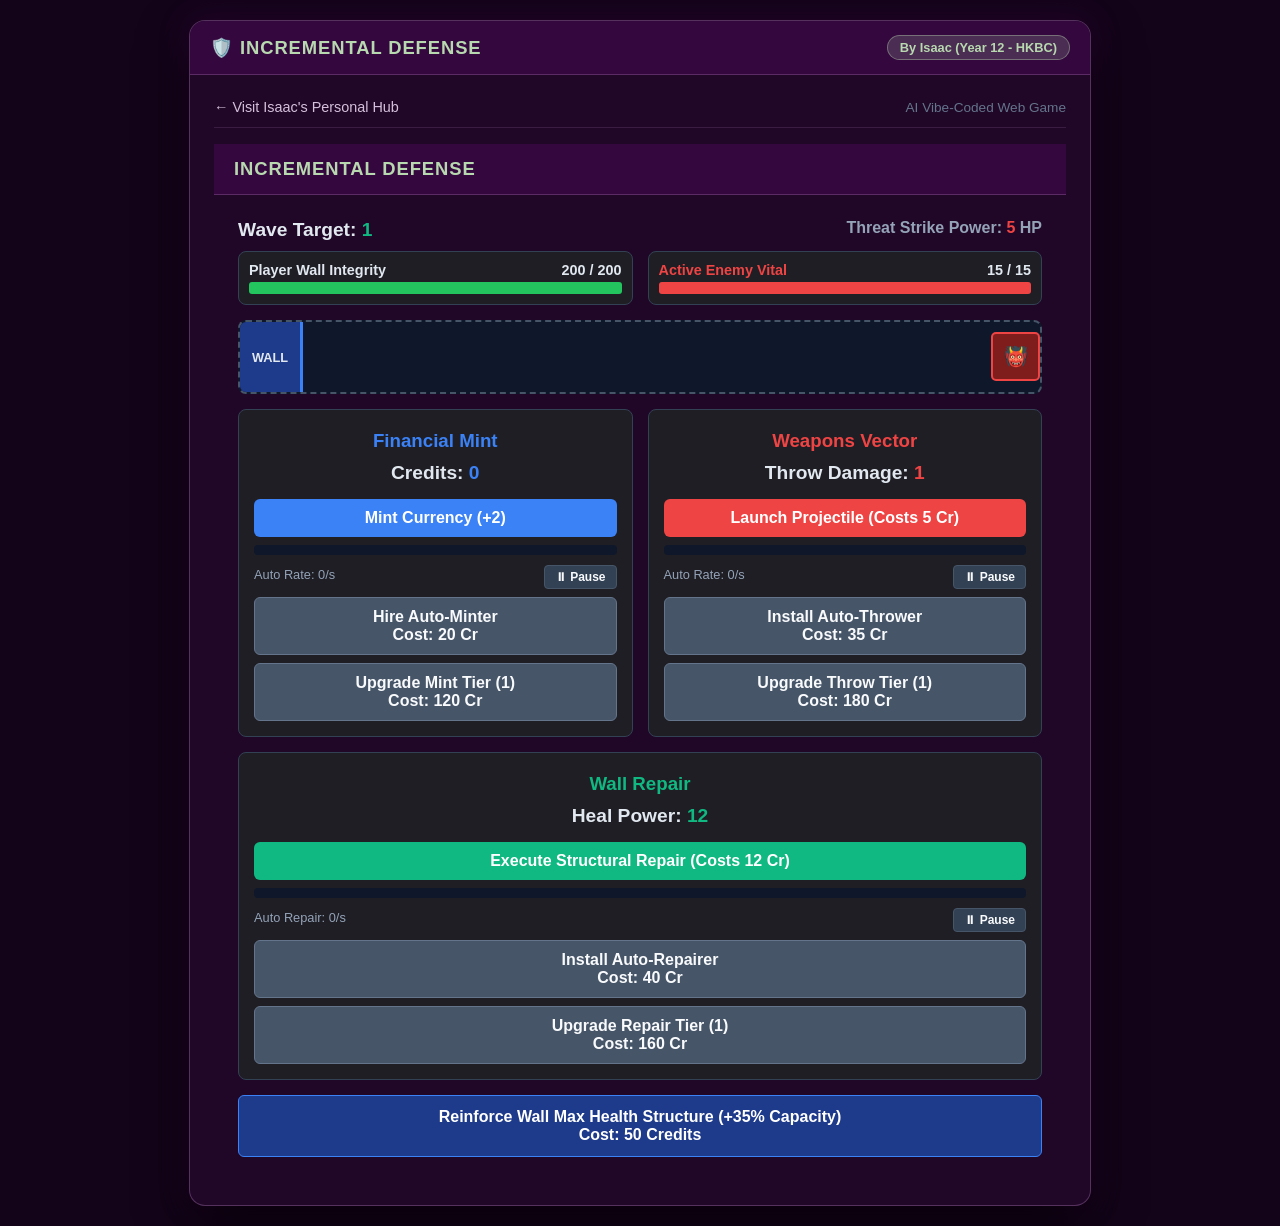
==== public/games/isaac-defense.html @ ddab1ef2 "Initial commit: HKBC Vibe Coding student showcase portfolio" ====
<!DOCTYPE html>
<html lang="en">
<head>
    <meta charset="UTF-8">
    <meta name="viewport" content="width=device-width, initial-scale=1.0">
    <title>Incremental Defense - Isaac (Y12)</title>
    <style>

        /* Alignment wrapper for consistent padding matching the video header */
        .content-align {
            padding-left: 7.5%;
        }

        #www{
            position: fixed;
            bottom: 20px; 
            right: 20px;  
            z-index: 1000; 
            margin: 10px;
            background: red;
            box-shadow: inset 10px 0;
            border-radius: 100px;
        }
        .circular-button {
            width: 100px;
            height: 100px;
            border-radius: 50%;
            display: flex;
            align-items: center;
            justify-content: center;
            font-size: 16px;
            cursor: pointer;
            border: none;
            background-color: #007bff;
            color: white;
            transition: transform 2.5s linear, box-shadow 0.3s ease;
        }

        .circular-button:hover {
            transform: translateY(-500px); 
            box-shadow: 0 10px 20px rgba(0,0,0,0.2); 
        }
        
        .agroi{
            width: 200px;
            height: 100px;
            color: rgb(26, 22, 22);
            padding: 10px;
            margin: 15px 0;
            border-radius: 5px;
            align-items: center;
            justify-content: center;
            font-size: 14px;
            transition: 5s;
        }
        .agroi:hover{
            width:100%;
            transform: rotate(220deg);
            animation: spin 2s linear infinite;
        }
        .pic{
            transform: translate(190%,90%)
        }
        h2{
            padding-top: 1%;
            color: brown;
        }
        tr td{
            border: 1px black solid;
        }
        :root{
            --speed-mult:1;
            --spin-angle: 360deg;
        }
        .box-small{
            width: 200px;
            height: 100px;
            background: linear-gradient(35.4rad,#56d20b, #8a7c54);
            color: white;
            padding: 10px;
            margin: 15px 0;
            border-radius: 5px;
            align-items: center;
            justify-content: center;
            font-size: 14px;
            transition: .5s;
            animation: spin calc(0.1s / var(--speed-mult)) linear infinite;
        }
        
        .box-small:hover{
            width: 75%;
        }

        .box-medium{
            width: 70%;
            height: 100px;
            background:radial-gradient(#1abc9c,#c876e0);
            color: white;
            padding: 10px;
            margin: 15px 0;
            border-radius: 5px;
            align-items: center;
            justify-content: center;
            animation: spin calc(1s / var(--speed-mult)) linear infinite;
        }

        .box-large{
            width: 15cm;
            height: 100px;
            background: conic-gradient(#55392e,#31b4b4);
            color: white;
            padding: 10px;
            margin: 15px 0;
            border-radius: 5px;
            align-items: center;
            justify-content: center;
            font-size: 16pt;
            animation: spin calc(0.5s / var(--speed-mult)) linear infinite;
        }

        @keyframes spin {
            from { transform: rotate(0deg); }
            to { transform: rotate(var(--spin-angle)); }
        }

        /* --- Incremental Game Dashboard Layout --- */
        .modal-overlay {
            position: fixed;
            top: 0;
            left: 0;
            width: 100%;
            height: 100%;
            pointer-events: none;
            z-index: 2000;
        }
        
        .modal-window {
            position: absolute;
            top: 5%;
            left: 15%;
            width: 850px;
            height: 740px;
            background: #111116;
            border: 3px solid #334155;
            border-radius: 12px;
            display: flex;
            flex-direction: column;
            box-shadow: 0 20px 50px rgba(0,0,0,0.7);
            opacity: 0;
            transform: scale(0.95);
            pointer-events: none;
            transition: opacity 0.2s ease, transform 0.2s ease;
            resize: both;
            overflow: hidden;
            color: #e2e8f0;
        }
        
        .modal-window.active {
            opacity: 1;
            transform: scale(1);
            pointer-events: auto;
        }
        
        .window-header {
            background: #1e1e24;
            padding: 12px;
            cursor: move;
            display: flex;
            justify-content: space-between;
            align-items: center;
            user-select: none;
            border-bottom: 2px solid #334155;
        }
        
        .window-title {
            color: #f59e0b;
            font-weight: bold;
            font-family: sans-serif;
            font-size: 1rem;
            margin: 0;
        }
        
        .close-btn {
            font-size: 1.5rem;
            background: none;
            border: none;
            color: #94a3b8;
            cursor: pointer;
            line-height: 1;
        }
        .close-btn:hover {
            color: #ef4444;
        }
        
        .window-content {
            flex: 1;
            overflow-y: auto;
            padding: 20px;
            font-family: sans-serif;
        }

        /* --- Visual Representation Tracking Track --- */
        .battlefield-track {
            background: #0f172a;
            border: 2px dashed #475569;
            height: 70px;
            border-radius: 8px;
            margin: 15px 0;
            position: relative;
            overflow: hidden;
        }
        .player-fortress {
            position: absolute;
            left: 0;
            top: 0;
            width: 60px;
            height: 100%;
            background: #1e3a8a;
            border-right: 3px solid #3b82f6;
            display: flex;
            align-items: center;
            justify-content: center;
            font-weight: bold;
            font-size: 0.8rem;
            z-index: 2;
        }
        .monster-avatar {
            position: absolute;
            right: 0%; 
            top: 10px;
            width: 45px;
            height: 45px;
            background: #7f1d1d;
            border: 2px solid #ef4444;
            border-radius: 5px;
            display: flex;
            align-items: center;
            justify-content: center;
            font-weight: bold;
            font-size: 1.2rem;
            color: #fca5a5;
            transition: right 0.1s linear;
            z-index: 1;
        }

        .health-row {
            display: flex;
            gap: 15px;
            margin-bottom: 10px;
        }
        .hp-container {
            flex: 1;
            background: #1e1e24;
            border: 1px solid #334155;
            border-radius: 8px;
            padding: 10px;
            text-align: left;
        }
        .hp-label { font-size: 0.9rem; font-weight: bold; margin-bottom: 4px; display: flex; justify-content: space-between; }

        .game-grid {
            display: flex;
            justify-content: center;
            gap: 15px;
            margin-top: 15px;
            flex-wrap: wrap;
        }
        .game-panel {
            background: #1e1e24;
            border: 1px solid #334155;
            border-radius: 8px;
            padding: 15px;
            flex: 1;
            min-width: 240px;
            text-align: center;
            position: relative;
        }
        .game-stat { font-size: 1.2rem; margin: 10px 0; font-weight: bold; }
        .hl-blue { color: #3b82f6; }
        .hl-red { color: #ef4444; }
        .hl-green { color: #10b981; }
        
        .btn-game {
            width: 100%;
            padding: 10px;
            font-size: 1rem;
            font-weight: bold;
            cursor: pointer;
            border-radius: 6px;
            border: none;
            margin-top: 5px;
        }
        .btn-game:active { transform: scale(0.98); }
        .bg-mint { background: #3b82f6; color: white; }
        .bg-mint:hover { background: #60a5fa; }
        .bg-attack { background: #ef4444; color: white; }
        .bg-attack:hover { background: #f87171; }
        .bg-heal { background: #10b981; color: white; }
        .bg-heal:hover { background: #34d399; }
        
        .btn-g-up { background: #475569; color: #f8fafc; border: 1px solid #64748b; margin-top: 8px; }
        .btn-g-up:hover { background: #64748b; }
        .btn-g-up:disabled { background: #1e293b; color: #475569; cursor: not-allowed; border-color: #334155; }
        
        .g-progress-bg {
            background: #0f172a;
            border-radius: 4px;
            height: 10px;
            width: 100%;
            margin-top: 8px;
            overflow: hidden;
        }
        .g-progress-bar { height: 100%; width: 0%; }
        #g-mint-bar { background: #3b82f6; }
        #g-attack-bar { background: #ef4444; }
        #g-heal-bar { background: #10b981; }
        .hp-bar-fill { height: 100%; width: 100%; transition: width 0.1s ease; }

        .utility-row {
            display: flex;
            gap: 15px;
            margin-top: 15px;
        }

        .btn-mini-pause {
            padding: 4px 10px;
            font-size: 0.75rem;
            font-weight: bold;
            border-radius: 4px;
            border: 1px solid #475569;
            background: #334155;
            color: #f8fafc;
            cursor: pointer;
            margin-top: 5px;
            transition: all 0.1s;
        }
        .btn-mini-pause:hover { background: #475569; }
        .btn-mini-pause.paused-state {
            background: #b91c1c;
            border-color: #ef4444;
            color: white;
        }
    
    </style>

<style>
body {
    background: #14041a;
    color: #e2e8f0;
    font-family: -apple-system, BlinkMacSystemFont, 'Segoe UI', Roboto, sans-serif;
    margin: 0;
    padding: 20px;
    display: flex;
    justify-content: center;
    align-items: center;
    min-height: 100vh;
    box-sizing: border-box;
}
.game-wrapper {
    width: 100%;
    max-width: 900px;
    background: #200727;
    border: 1px solid rgba(207, 147, 217, 0.3);
    border-radius: 16px;
    box-shadow: 0 20px 50px rgba(0,0,0,0.8), 0 0 30px rgba(98, 6, 115, 0.3);
    overflow: hidden;
}
.window-header {
    background: #34083f;
    padding: 14px 20px;
    display: flex;
    justify-content: space-between;
    align-items: center;
    border-bottom: 1px solid rgba(207, 147, 217, 0.25);
}
.window-title {
    font-weight: 700;
    font-size: 1.15rem;
    color: #b8d8af;
    letter-spacing: 0.05em;
    text-transform: uppercase;
}
.window-content {
    padding: 24px;
}
.back-bar {
    display: flex;
    justify-content: space-between;
    align-items: center;
    margin-bottom: 16px;
    padding-bottom: 12px;
    border-bottom: 1px solid rgba(207, 147, 217, 0.15);
}
.back-link {
    color: #d4c0dc;
    text-decoration: none;
    font-size: 0.9rem;
    transition: color 0.2s;
}
.back-link:hover {
    color: #b8d8af;
}
.author-badge {
    background: rgba(184, 216, 175, 0.18);
    color: #b8d8af;
    border: 1px solid rgba(184, 216, 175, 0.4);
    padding: 4px 12px;
    border-radius: 20px;
    font-size: 0.8rem;
    font-weight: 600;
}
/* Ensure modal-window styles work inline without absolute position */
#gameModalWindow {
    display: block !important;
    position: static !important;
    transform: none !important;
    width: 100% !important;
    box-shadow: none !important;
    background: transparent !important;
    border: none !important;
}
.close-btn {
    display: none !important;
}
</style>

</head>
<body>
    <div class="game-wrapper">
        <div class="window-header">
            <div class="window-title">🛡️ Incremental Defense</div>
            <div class="author-badge">By Isaac (Year 12 - HKBC)</div>
        </div>
        <div class="window-content">
            <div class="back-bar">
                <a href="https://duackyl.github.io/qwerty/" class="back-link" target="_blank" rel="noopener">← Visit Isaac's Personal Hub</a>
                <span style="font-size: 0.85rem; color: #64748b;">AI Vibe-Coded Web Game</span>
            </div>
            
<div class="window-header" id="gameWinHeader">
<div class="window-title">Incremental defense</div>
<button class="close-btn" id="closeGameBtn">×</button>
</div>
<div class="window-content">
<div class="game-stat" style="margin-top: 0; display:flex; justify-content: space-between;">
<span>Wave Target: <span class="hl-green" id="inc-wave">1</span></span>
<span style="font-size:1rem; color:#94a3b8;">Threat Strike Power: <span class="hl-red" id="inc-monsterDmg">5</span> HP</span>
</div>
<!-- Dual System Realtime Monitoring Healthbars Layout -->
<div class="health-row">
<div class="hp-container">
<div class="hp-label"><span>Player Wall Integrity</span><span><span id="inc-playerHp">200</span> / <span id="inc-playerMaxHp">200</span></span></div>
<div style="background:#451a03; height:12px; border-radius:3px; overflow:hidden;">
<div class="hp-bar-fill" id="inc-player-hp-bar" style="background:#22c55e;"></div>
</div>
</div>
<div class="hp-container">
<div class="hp-label"><span class="hl-red">Active Enemy Vital</span><span><span id="inc-hp">15</span> / <span id="inc-maxHp">15</span></span></div>
<div style="background:#451a03; height:12px; border-radius:3px; overflow:hidden;">
<div class="hp-bar-fill" id="inc-monster-hp-bar" style="background:#ef4444;"></div>
</div>
</div>
</div>
<!-- Visual Representation Tracking Runway -->
<div class="battlefield-track">
<div class="player-fortress">WALL</div>
<div class="monster-avatar" id="inc-monster-token">👹</div>
</div>
<div class="game-grid">
<!-- Economy Engine Panel Layout -->
<div class="game-panel">
<h3 class="hl-blue" style="margin: 5px 0;">Financial Mint</h3>
<div class="game-stat">Credits: <span class="hl-blue" id="inc-credits">0</span></div>
<button class="btn-game bg-mint" onclick="incManualMint()">Mint Currency (+<span id="inc-mintAmt">2</span>)</button>
<div class="g-progress-bg">
<div class="g-progress-bar" id="g-mint-bar"></div>
</div>
<div style="display: flex; justify-content: space-between; align-items: center; margin-top: 5px;">
<span style="font-size: 0.8rem; color: #94a3b8;">Auto Rate: <span id="inc-autoMintVal">0</span>/s</span>
<button class="btn-mini-pause" id="pause-mint-btn" onclick="toggleMintPause()">⏸ Pause</button>
</div>
<button class="btn-game btn-g-up" id="inc-u-automint" onclick="incBuyAutoMint()">Hire Auto-Minter<br/>Cost: <span id="inc-c-automint">20</span> Cr</button>
<button class="btn-game btn-g-up" id="inc-u-minttier" onclick="incUpgradeMintTier()">Upgrade Mint Tier (<span id="inc-mintTier">1</span>)<br/>Cost: <span id="inc-c-minttier">120</span> Cr</button>
</div>
<!-- Combat Engine Panel Layout -->
<div class="game-panel">
<h3 class="hl-red" style="margin: 5px 0;">Weapons Vector</h3>
<div class="game-stat">Throw Damage: <span class="hl-red" id="inc-dmg">1</span></div>
<button class="btn-game bg-attack" id="inc-btnAttack" onclick="incManualAttack()">Launch Projectile (Costs <span id="inc-ammoCost">5</span> Cr)</button>
<div class="g-progress-bg">
<div class="g-progress-bar" id="g-attack-bar"></div>
</div>
<div style="display: flex; justify-content: space-between; align-items: center; margin-top: 5px;">
<span style="font-size: 0.8rem; color: #94a3b8;">Auto Rate: <span id="inc-autoAtkVal">0</span>/s</span>
<button class="btn-mini-pause" id="pause-attack-btn" onclick="toggleAttackPause()">⏸ Pause</button>
</div>
<button class="btn-game btn-g-up" id="inc-u-autoatk" onclick="incBuyAutoAttack()">Install Auto-Thrower<br/>Cost: <span id="inc-c-autoatk">35</span> Cr</button>
<button class="btn-game btn-g-up" id="inc-u-atktier" onclick="incUpgradeAtkTier()">Upgrade Throw Tier (<span id="inc-atkTier">1</span>)<br/>Cost: <span id="inc-c-atktier">180</span> Cr</button>
</div>
<!-- Active Medical Repair Layout Component -->
<div class="game-panel">
<h3 class="hl-green" style="margin: 5px 0;">Wall Repair</h3>
<div class="game-stat">Heal Power: <span class="hl-green" id="inc-healAmt">12</span></div>
<button class="btn-game bg-heal" id="inc-btnHeal" onclick="incManualHeal()">Execute Structural Repair (Costs <span id="inc-healCost">12</span> Cr)</button>
<div class="g-progress-bg">
<div class="g-progress-bar" id="g-heal-bar"></div>
</div>
<div style="display: flex; justify-content: space-between; align-items: center; margin-top: 5px;">
<span style="font-size: 0.8rem; color: #94a3b8;">Auto Repair: <span id="inc-autoHealVal">0</span>/s</span>
<button class="btn-mini-pause" id="pause-heal-btn" onclick="toggleHealPause()">⏸ Pause</button>
</div>
<button class="btn-game btn-g-up" id="inc-u-autoheal" onclick="incBuyAutoHeal()">Install Auto-Repairer<br/>Cost: <span id="inc-c-autoheal">40</span> Cr</button>
<button class="btn-game btn-g-up" id="inc-u-healtier" onclick="incUpgradeHealTier()">Upgrade Repair Tier (<span id="inc-healTier">1</span>)<br/>Cost: <span id="inc-c-healtier">160</span> Cr</button>
</div>
</div>
<!-- Fortification Utility Hub Grid Row -->
<div class="utility-row">
<button class="btn-game btn-g-up" id="inc-u-hpup" onclick="incUpgradeMaxHp()" style="flex: 1; padding:12px; background:#1e3a8a; color:white; border-color:#3b82f6; margin-top:0;">
                        Reinforce Wall Max Health Structure (+35% Capacity)<br/>Cost: <span id="inc-c-hpup">50</span> Credits
                    </button>
</div>
</div>

        </div>
    </div>

    <script>
let gameRunning = true;
        let credits = 0;
        let wave = 1;
        let mintPaused = false;
        let attackPaused = false;
        let healPaused = false;
        let maxHp = 15;
        let currentHp = 15;
        let monsterBaseDmg = 5;
        let monsterCurrentDmg = 5;
        let monsterDistance = 0; 
        let playerMaxHp = 200;
        let playerCurrentHp = 200;
        let baseMintPower = 2;
        let baseAttackPower = 1;
        let attackAmmoCost = 5; 
        let baseHealPower = 12;
        let healCost = 12;
        let autoMinters = 0;
        let autoThrowers = 0;
        let autoHealers = 0;
        let mintTier = 1;
        let attackTier = 1;
        let healTier = 1;
        let costAutoMint = 20;
        let costMintTier = 120;
        let costAutoAttack = 35;
        let costAttackTier = 180;
        let costAutoHeal = 40;
        let costHealTier = 160;
        let costHpUpgrade = 50;
        let mintProgress = 0;
        let attackProgress = 0;
        let healProgress = 0;

        window.addEventListener('DOMContentLoaded', () => {
            const slider = document.getElementById('speedSlider');
            const turboCheck = document.getElementById('turboCheck');
            slider.addEventListener('input', (e) => {
                document.documentElement.style.setProperty('--speed-mult', e.target.value);
            });
            turboCheck.addEventListener('change', (e) => {
                const angle = e.target.checked ? '3600deg' : '360deg';
                document.documentElement.style.setProperty('--spin-angle', angle);
            });
            
            const modalWin = document.getElementById('gameModalWindow');
            const closeBtn = document.getElementById('closeGameBtn');
            const circularOpenBtn = document.getElementById('www');

            // Opens game dashboard when the persistent circular button is clicked
            circularOpenBtn.addEventListener('click', () => { 
                modalWin.classList.add('active'); 
                gameRunning = true; 
            });

            closeBtn.addEventListener('click', () => { 
                modalWin.classList.remove('active'); 
                gameRunning = false; 
            });

            const header = document.getElementById('gameWinHeader');
            let isDragging = false;
            let startX, startY, initialLeft, initialTop;
            header.addEventListener('mousedown', (e) => {
                if(e.target.classList.contains('close-btn')) return;
                isDragging = true;
                startX = e.clientX;
                startY = e.clientY;
                initialLeft = modalWin.offsetLeft;
                initialTop = modalWin.offsetTop;
                header.style.cursor = 'grabbing';
            });
            window.addEventListener('mousemove', (e) => {
                if (!isDragging) return;
                const dx = e.clientX - startX;
                const dy = e.clientY - startY;
                modalWin.style.left = (initialLeft + dx) + 'px';
                modalWin.style.top = (initialTop + dy) + 'px';
            });
            window.addEventListener('mouseup', () => {
                if (isDragging) { isDragging = false; header.style.cursor = 'move'; }
            });
            setInterval(() => {
                if (!gameRunning) return;
                monsterDistance += (0.4 + (wave * 0.08));
                if (monsterDistance >= 100) {
                    monsterDistance = 0; 
                    playerCurrentHp = Math.max(0, playerCurrentHp - monsterCurrentDmg);
                    if (playerCurrentHp <= 0) {
                        alert("Fortress Breached! Resetting...");
                        wave = 1; credits = 0; playerMaxHp = 200; playerCurrentHp = playerMaxHp;
                        maxHp = 15; currentHp = maxHp; monsterCurrentDmg = monsterBaseDmg;
                        autoMinters = 0; autoThrowers = 0; autoHealers = 0;
                        mintTier = 1; attackTier = 1; healTier = 1;
                        baseMintPower = 2; baseAttackPower = 1; baseHealPower = 12; attackAmmoCost = 5; healCost = 12;
                        costAutoMint = 20; costMintTier = 120; costAutoAttack = 35; costAttackTier = 180;
                        costAutoHeal = 40; costHealTier = 160; costHpUpgrade = 50;
                        mintPaused = false; attackPaused = false; healPaused = false;
                    }
                }
                document.getElementById('inc-monster-token').style.right = `calc(${100 - monsterDistance}% - 45px)`;
                if (autoMinters > 0 && !mintPaused) {
                    mintProgress += (2 * mintTier);
                    if (mintProgress >= 100) { credits += (autoMinters * baseMintPower); mintProgress = 0; }
                    document.getElementById('g-mint-bar').style.width = mintProgress + '%';
                }
                if (autoThrowers > 0 && !attackPaused) {
                    attackProgress += (1.5 * attackTier);
                    if (attackProgress >= 100) {
                        let totalCostPool = autoThrowers * attackAmmoCost;
                        if (credits >= totalCostPool) { credits -= totalCostPool; incDealDamage(autoThrowers * baseAttackPower); }
                        else if (credits >= attackAmmoCost) { let f = Math.floor(credits / attackAmmoCost); credits -= (f * attackAmmoCost); incDealDamage(f * baseAttackPower); }
                        attackProgress = 0;
                    }
                    document.getElementById('g-attack-bar').style.width = attackProgress + '%';
                }
                if (autoHealers > 0 && playerCurrentHp < playerMaxHp && !healPaused) {
                    healProgress += (1.5 * healTier);
                    if (healProgress >= 100) {
                        let totalHealCost = autoHealers * healCost;
                        if (credits >= totalHealCost) { credits -= totalHealCost; incExecuteHeal(autoHealers * baseHealPower); }
                        else if (credits >= healCost) { let f = Math.floor(credits / healCost); credits -= (f * healCost); incExecuteHeal(f * baseHealPower); }
                        healProgress = 0;
                    }
                    document.getElementById('g-heal-bar').style.width = healProgress + '%';
                }
                updateIncUI();
            }, 50);
        });

        function updateIncUI() {
            document.getElementById('inc-credits').innerText = Math.floor(credits);
            document.getElementById('inc-wave').innerText = wave;
            document.getElementById('inc-hp').innerText = Math.ceil(currentHp);
            document.getElementById('inc-maxHp').innerText = Math.ceil(maxHp);
            document.getElementById('inc-playerHp').innerText = Math.ceil(playerCurrentHp);
            document.getElementById('inc-playerMaxHp').innerText = Math.ceil(playerMaxHp);
            document.getElementById('inc-monsterDmg').innerText = Math.ceil(monsterCurrentDmg);
            document.getElementById('inc-mintAmt').innerText = baseMintPower;
            document.getElementById('inc-dmg').innerText = baseAttackPower;
            document.getElementById('inc-ammoCost').innerText = attackAmmoCost;
            document.getElementById('inc-healAmt').innerText = baseHealPower;
            document.getElementById('inc-healCost').innerText = healCost;
            document.getElementById('inc-autoMintVal').innerText = mintPaused ? "Paused" : (autoMinters * baseMintPower * mintTier).toFixed(1);
            document.getElementById('inc-autoAtkVal').innerText = attackPaused ? "Paused" : (autoThrowers * baseAttackPower * attackTier).toFixed(1);
            document.getElementById('inc-autoHealVal').innerText = healPaused ? "Paused" : (autoHealers * baseHealPower * healTier).toFixed(1);
            document.getElementById('inc-mintTier').innerText = mintTier;
            document.getElementById('inc-atkTier').innerText = attackTier;
            document.getElementById('inc-healTier').innerText = healTier;
            document.getElementById('inc-c-automint').innerText = costAutoMint;
            document.getElementById('inc-c-minttier').innerText = costMintTier;
            document.getElementById('inc-c-autoatk').innerText = costAutoAttack;
            document.getElementById('inc-c-atktier').innerText = costAttackTier;
            document.getElementById('inc-c-autoheal').innerText = costAutoHeal;
            document.getElementById('inc-c-healtier').innerText = costHealTier;
            document.getElementById('inc-c-hpup').innerText = costHpUpgrade;
            let monsterHpPct = Math.max(0, (currentHp / maxHp) * 100);
            let playerHpPct = Math.max(0, (playerCurrentHp / playerMaxHp) * 100);
            document.getElementById('inc-monster-hp-bar').style.width = monsterHpPct + '%';
            document.getElementById('inc-player-hp-bar').style.width = playerHpPct + '%';
            document.getElementById('inc-btnAttack').disabled = (credits < attackAmmoCost);
            document.getElementById('inc-btnHeal').disabled = (credits < healCost || playerCurrentHp >= playerMaxHp);
            document.getElementById('inc-u-automint').disabled = (credits < costAutoMint);
            document.getElementById('inc-u-minttier').disabled = (credits < costMintTier);
            document.getElementById('inc-u-autoatk').disabled = (credits < costAutoAttack);
            document.getElementById('inc-u-atktier').disabled = (credits < costAttackTier);
            document.getElementById('inc-u-autoheal').disabled = (credits < costAutoHeal);
            document.getElementById('inc-u-healtier').disabled = (credits < costHealTier);
            document.getElementById('inc-u-hpup').disabled = (credits < costHpUpgrade);
            let mBtn = document.getElementById('pause-mint-btn');
            mBtn.innerText = mintPaused ? "▶ Resume" : "⏸ Pause";
            if(mintPaused) mBtn.classList.add('paused-state'); else mBtn.classList.remove('paused-state');
            let aBtn = document.getElementById('pause-attack-btn');
            aBtn.innerText = attackPaused ? "▶ Resume" : "⏸ Pause";
            if(attackPaused) aBtn.classList.add('paused-state'); else aBtn.classList.remove('paused-state');
            let hBtn = document.getElementById('pause-heal-btn');
            hBtn.innerText = healPaused ? "▶ Resume" : "⏸ Pause";
            if(healPaused) hBtn.classList.add('paused-state'); else hBtn.classList.remove('paused-state');
        }

        function incManualMint() { credits += baseMintPower; updateIncUI(); }
        function incManualAttack() { if (credits >= attackAmmoCost) { credits -= attackAmmoCost; incDealDamage(baseAttackPower); } }
        function incManualHeal() { if (credits >= healCost && playerCurrentHp < playerMaxHp) { credits -= healCost; incExecuteHeal(baseHealPower); } }
        function incExecuteHeal(amount) { playerCurrentHp = Math.min(playerMaxHp, playerCurrentHp + amount); updateIncUI(); }
        function incDealDamage(amt) {
            currentHp -= amt;
            if (currentHp <= 0) {
                monsterDistance = 0;
                credits += Math.floor(45 * Math.pow(1.15, wave));
                wave++;
                maxHp = Math.floor(15 * Math.pow(1.32, wave - 1));
                monsterCurrentDmg = Math.floor(monsterBaseDmg * Math.pow(1.26, wave - 1));
                currentHp = maxHp;
            }
            updateIncUI();
        }
        function toggleMintPause() { mintPaused = !mintPaused; updateIncUI(); }
        function toggleAttackPause() { attackPaused = !attackPaused; updateIncUI(); }
        function toggleHealPause() { healPaused = !healPaused; updateIncUI(); }
        function incBuyAutoMint() { if (credits >= costAutoMint) { credits -= costAutoMint; autoMinters++; costAutoMint = Math.floor(costAutoMint * 1.4); updateIncUI(); } }
        function incUpgradeMintTier() { if (credits >= costMintTier) { credits -= costMintTier; mintTier++; baseMintPower = Math.floor(baseMintPower * 1.5) + 2; costMintTier = Math.floor(costMintTier * 2.2); updateIncUI(); } }
        function incBuyAutoAttack() { if (credits >= costAutoAttack) { credits -= costAutoAttack; autoThrowers++; costAutoAttack = Math.floor(costAutoAttack * 1.45); updateIncUI(); } }
        function incUpgradeAtkTier() { if (credits >= costAttackTier) { credits -= costAttackTier; attackTier++; baseAttackPower = Math.floor(baseAttackPower * 1.6) + 1; attackAmmoCost = Math.floor(attackAmmoCost * 1.25) + 4; costAttackTier = Math.floor(costAttackTier * 2.3); updateIncUI(); } }
        function incBuyAutoHeal() { if (credits >= costAutoHeal) { credits -= costAutoHeal; autoHealers++; costAutoHeal = Math.floor(costAutoHeal * 1.45); updateIncUI(); } }
        function incUpgradeHealTier() { if (credits >= costHealTier) { credits -= costHealTier; healTier++; baseHealPower = Math.floor(baseHealPower * 1.5) + 4; healCost = Math.floor(healCost * 1.25) + 4; costHealTier = Math.floor(costHealTier * 2.2); updateIncUI(); } }
        function incUpgradeMaxHp() { if (credits >= costHpUpgrade) { credits -= costHpUpgrade; playerMaxHp = Math.floor(playerMaxHp * 1.35) + 40; playerCurrentHp = playerMaxHp; costHpUpgrade = Math.floor(costHpUpgrade * 1.7); updateIncUI(); } }
    
    </script>
</body>
</html>
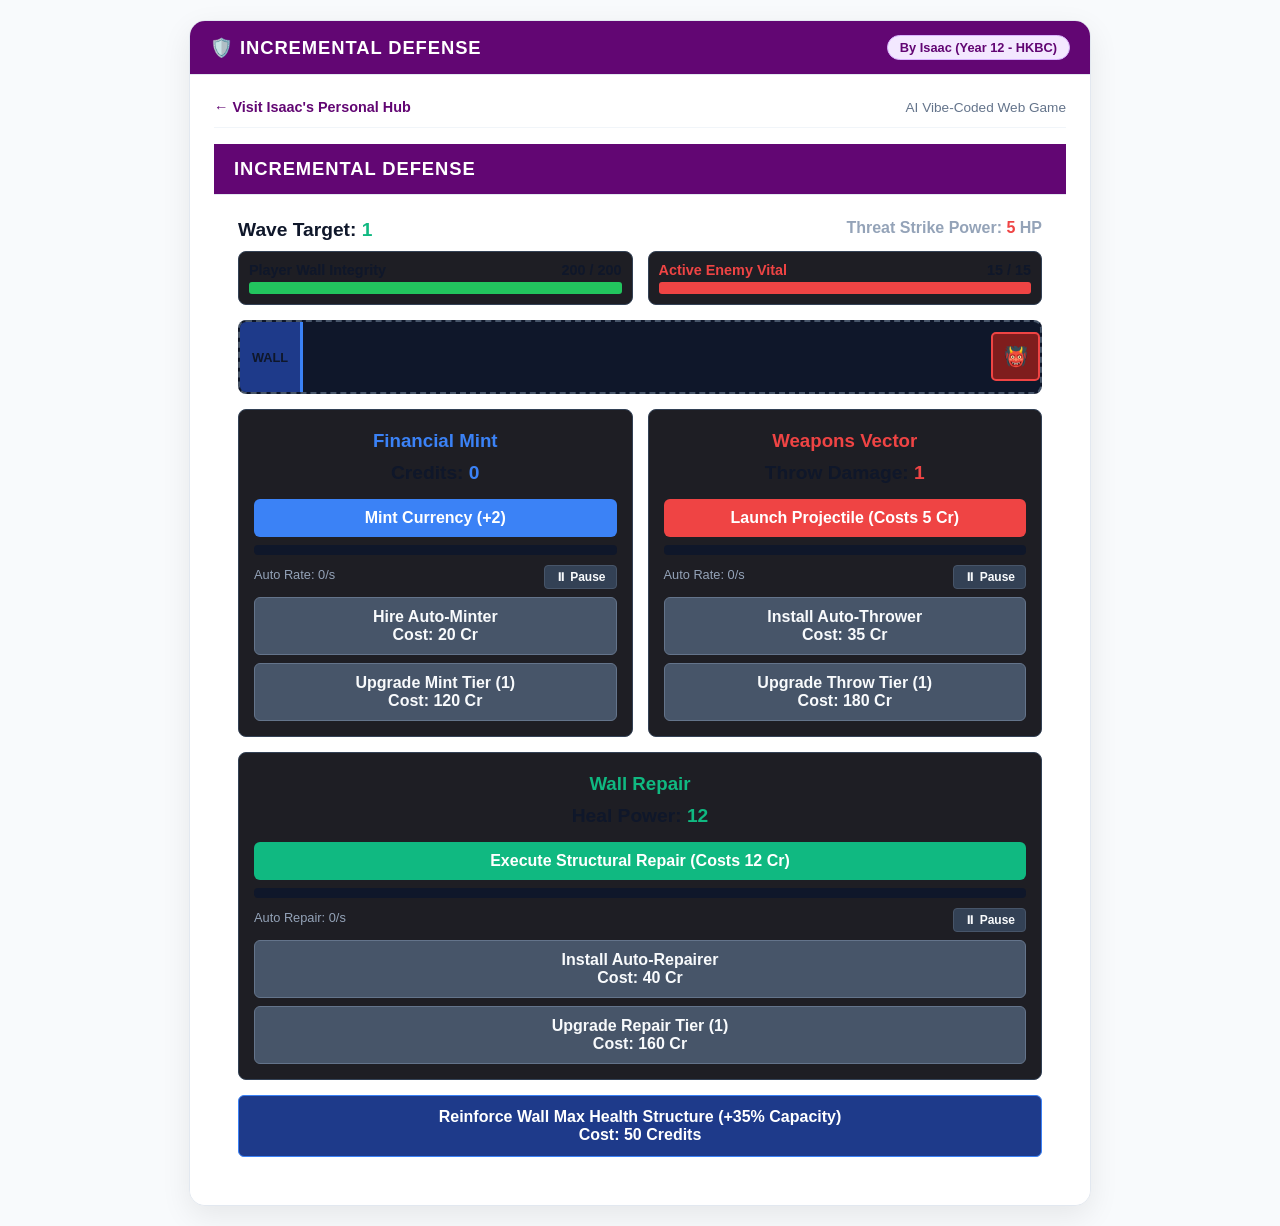
==== commit c0eaabae: "Redesign: clean light theme with white background cards and wordings for crisp readability" ====
--- a/public/games/isaac-defense.html
+++ b/public/games/isaac-defense.html
@@ -345,8 +345,8 @@
 
 <style>
 body {
-    background: #14041a;
-    color: #e2e8f0;
+    background: #f8fafc;
+    color: #0f172a;
     font-family: -apple-system, BlinkMacSystemFont, 'Segoe UI', Roboto, sans-serif;
     margin: 0;
     padding: 20px;
@@ -359,29 +359,30 @@
 .game-wrapper {
     width: 100%;
     max-width: 900px;
-    background: #200727;
-    border: 1px solid rgba(207, 147, 217, 0.3);
+    background: #ffffff;
+    border: 1px solid #e2e8f0;
     border-radius: 16px;
-    box-shadow: 0 20px 50px rgba(0,0,0,0.8), 0 0 30px rgba(98, 6, 115, 0.3);
+    box-shadow: 0 10px 30px rgba(0, 0, 0, 0.08);
     overflow: hidden;
 }
 .window-header {
-    background: #34083f;
+    background: var(--hkbc-purple, #620673);
     padding: 14px 20px;
     display: flex;
     justify-content: space-between;
     align-items: center;
-    border-bottom: 1px solid rgba(207, 147, 217, 0.25);
+    border-bottom: 1px solid #e2e8f0;
 }
 .window-title {
     font-weight: 700;
     font-size: 1.15rem;
-    color: #b8d8af;
+    color: #ffffff;
     letter-spacing: 0.05em;
     text-transform: uppercase;
 }
 .window-content {
     padding: 24px;
+    background: #ffffff;
 }
 .back-bar {
     display: flex;
@@ -389,25 +390,27 @@
     align-items: center;
     margin-bottom: 16px;
     padding-bottom: 12px;
-    border-bottom: 1px solid rgba(207, 147, 217, 0.15);
+    border-bottom: 1px solid #f1f5f9;
 }
 .back-link {
-    color: #d4c0dc;
+    color: var(--hkbc-purple, #620673);
     text-decoration: none;
     font-size: 0.9rem;
+    font-weight: 600;
     transition: color 0.2s;
 }
 .back-link:hover {
-    color: #b8d8af;
+    color: #7b0990;
+    text-decoration: underline;
 }
 .author-badge {
-    background: rgba(184, 216, 175, 0.18);
-    color: #b8d8af;
-    border: 1px solid rgba(184, 216, 175, 0.4);
+    background: #f3e8ff;
+    color: #620673;
+    border: 1px solid #d8b4fe;
     padding: 4px 12px;
     border-radius: 20px;
     font-size: 0.8rem;
-    font-weight: 600;
+    font-weight: 700;
 }
 /* Ensure modal-window styles work inline without absolute position */
 #gameModalWindow {
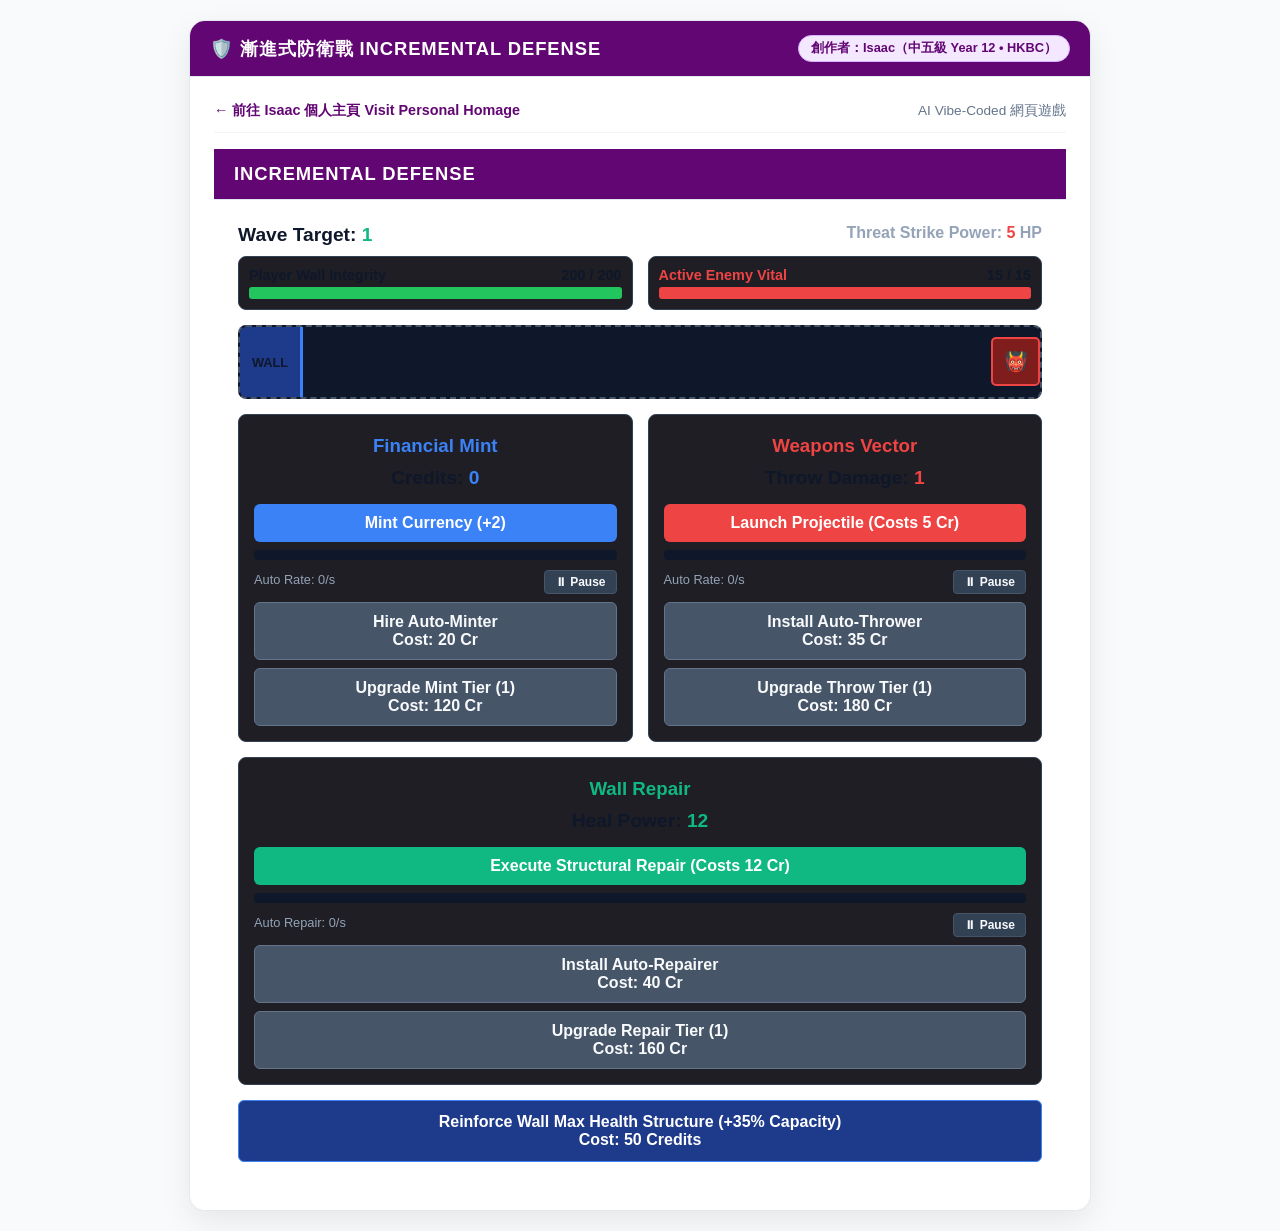
==== commit 847ceafa: "Add Hong Kong Written Chinese bilingual translations across all interface elements" ====
--- a/public/games/isaac-defense.html
+++ b/public/games/isaac-defense.html
@@ -431,13 +431,13 @@
 <body>
     <div class="game-wrapper">
         <div class="window-header">
-            <div class="window-title">🛡️ Incremental Defense</div>
-            <div class="author-badge">By Isaac (Year 12 - HKBC)</div>
+            <div class="window-title">🛡️ 漸進式防衛戰 Incremental Defense</div>
+            <div class="author-badge">創作者：Isaac（中五級 Year 12 • HKBC）</div>
         </div>
         <div class="window-content">
             <div class="back-bar">
-                <a href="https://duackyl.github.io/qwerty/" class="back-link" target="_blank" rel="noopener">← Visit Isaac's Personal Hub</a>
-                <span style="font-size: 0.85rem; color: #64748b;">AI Vibe-Coded Web Game</span>
+                <a href="https://duackyl.github.io/qwerty/" class="back-link" target="_blank" rel="noopener">← 前往 Isaac 個人主頁 Visit Personal Homage</a>
+                <span style="font-size: 0.85rem; color: #64748b;">AI Vibe-Coded 網頁遊戲</span>
             </div>
             
 <div class="window-header" id="gameWinHeader">
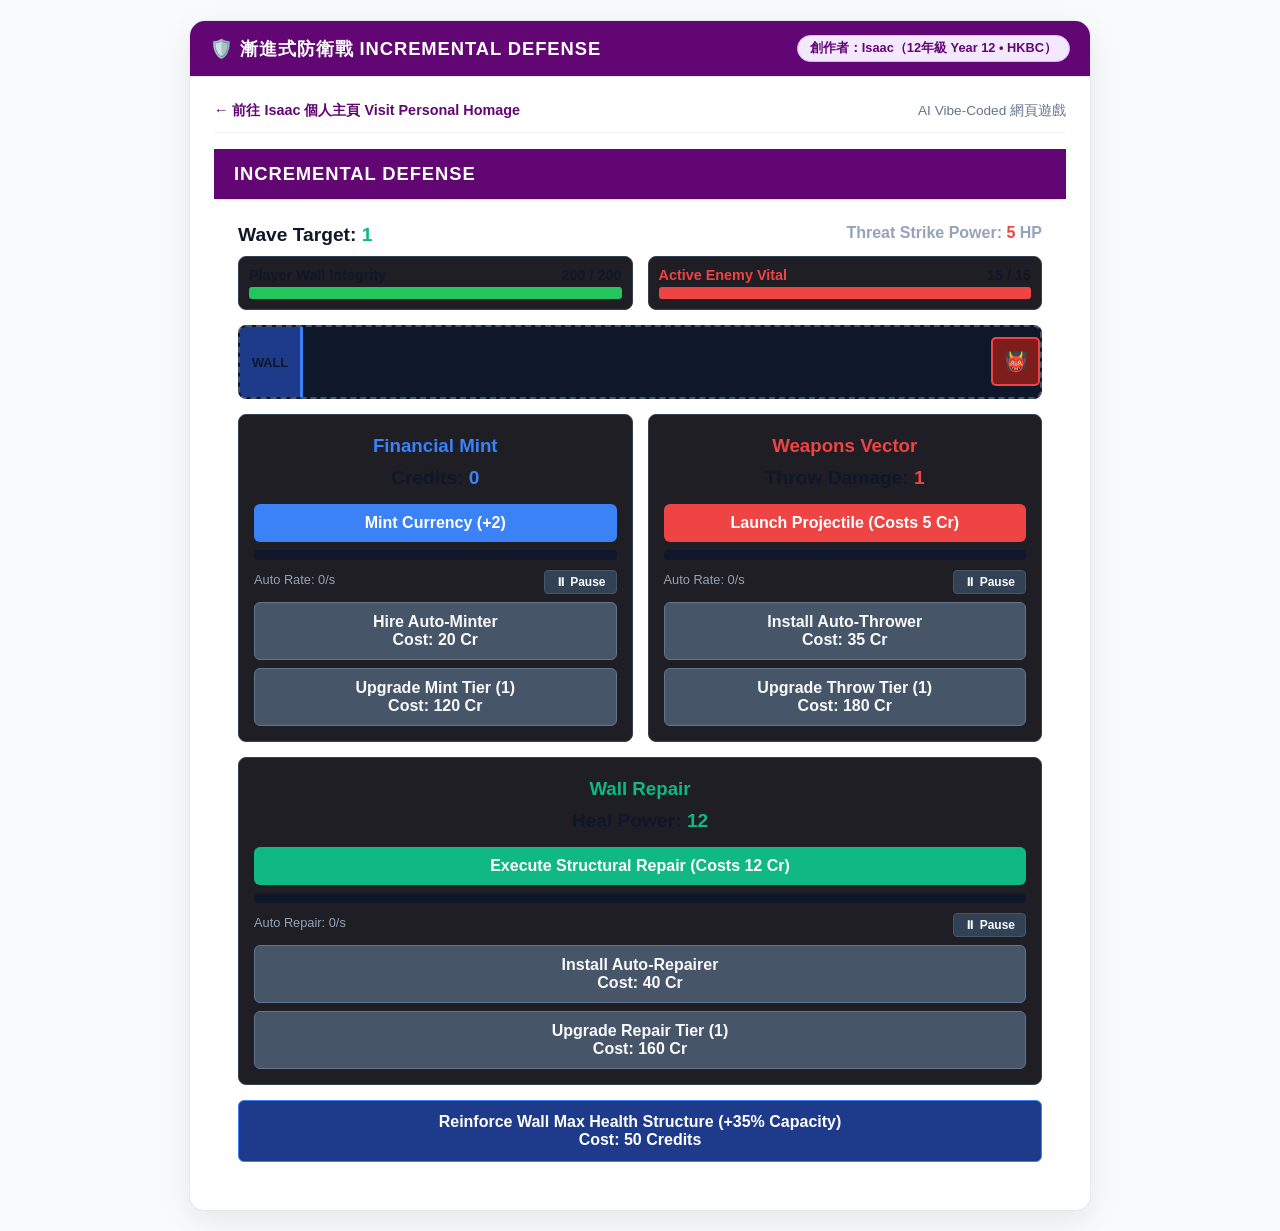
==== commit 1896b69b: "Change grade designations to 12年級, 11年級, and 10年級" ====
--- a/public/games/isaac-defense.html
+++ b/public/games/isaac-defense.html
@@ -432,7 +432,7 @@
     <div class="game-wrapper">
         <div class="window-header">
             <div class="window-title">🛡️ 漸進式防衛戰 Incremental Defense</div>
-            <div class="author-badge">創作者：Isaac（中五級 Year 12 • HKBC）</div>
+            <div class="author-badge">創作者：Isaac（12年級 Year 12 • HKBC）</div>
         </div>
         <div class="window-content">
             <div class="back-bar">
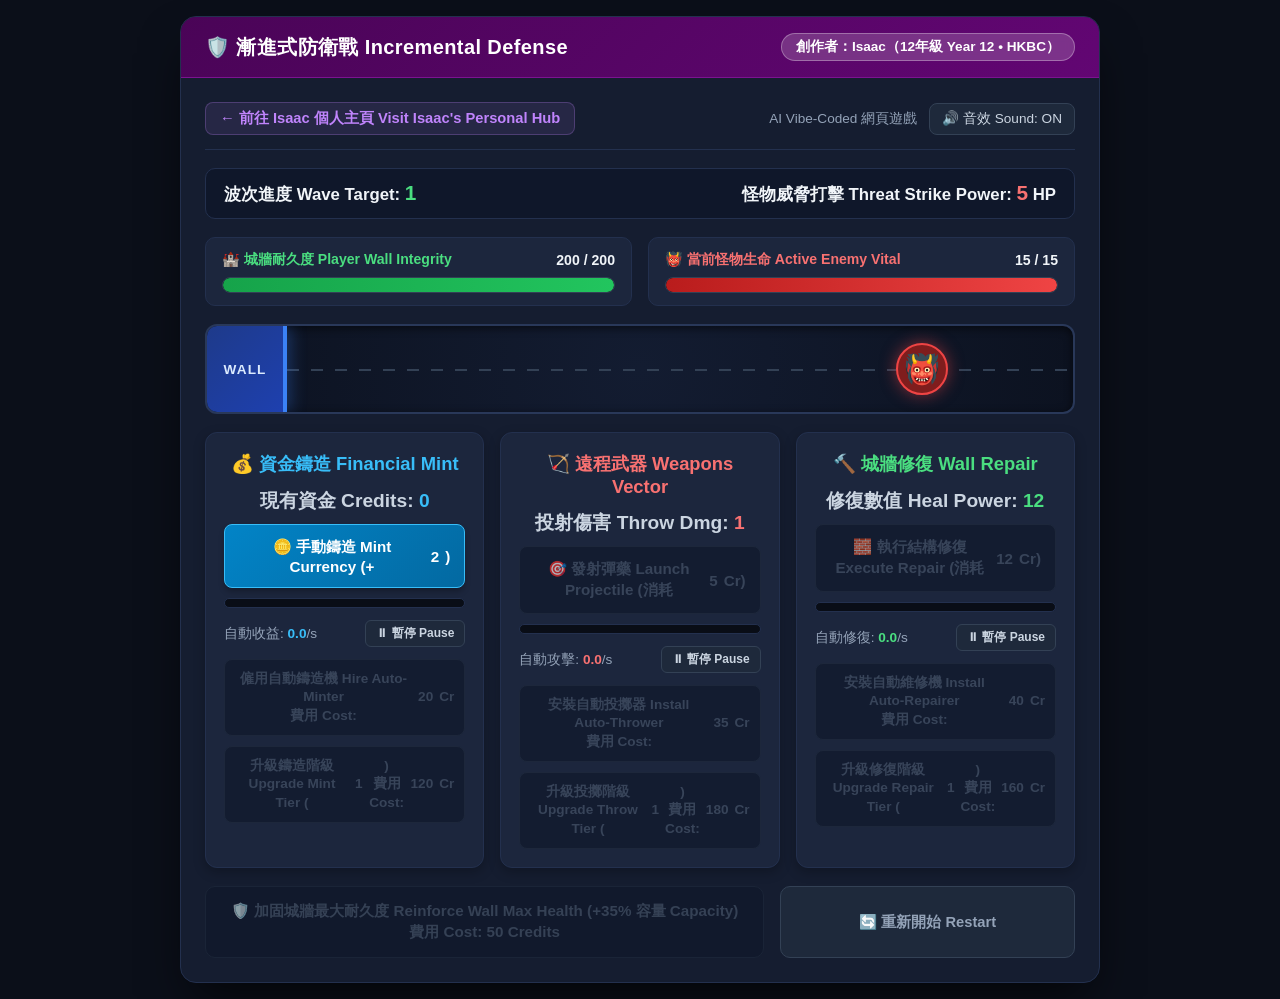
==== commit c1e7c9c1: "Fix Isaac incremental defense game: resolve fatal JS crash, restore interactive game loop, and add r" ====
--- a/public/games/isaac-defense.html
+++ b/public/games/isaac-defense.html
@@ -1,557 +1,757 @@
 <!DOCTYPE html>
-<html lang="en">
+<html lang="zh-Hant-HK">
 <head>
     <meta charset="UTF-8">
     <meta name="viewport" content="width=device-width, initial-scale=1.0">
-    <title>Incremental Defense - Isaac (Y12)</title>
+    <title>🛡️ 漸進式防衛戰 Incremental Defense - Isaac (Y12)</title>
+    <link rel="icon" href="../favicon.ico" type="image/x-icon">
     <style>
-
-        /* Alignment wrapper for consistent padding matching the video header */
-        .content-align {
-            padding-left: 7.5%;
-        }
-
-        #www{
-            position: fixed;
-            bottom: 20px; 
-            right: 20px;  
-            z-index: 1000; 
-            margin: 10px;
-            background: red;
-            box-shadow: inset 10px 0;
-            border-radius: 100px;
-        }
-        .circular-button {
-            width: 100px;
-            height: 100px;
-            border-radius: 50%;
-            display: flex;
+        :root {
+            --hkbc-purple: #620673;
+            --hkbc-purple-hover: #7b0990;
+            --hkbc-gold: #f59e0b;
+            --bg-page: #0b0f19;
+            --card-bg: #151d30;
+            --card-border: #23304e;
+            --panel-bg: #1c263d;
+            --text-main: #f1f5f9;
+            --text-muted: #94a3b8;
+            --blue: #38bdf8;
+            --red: #f87171;
+            --green: #4ade80;
+        }
+
+        * {
+            box-sizing: border-box;
+            margin: 0;
+            padding: 0;
+        }
+
+        body {
+            background: var(--bg-page);
+            color: var(--text-main);
+            font-family: -apple-system, BlinkMacSystemFont, 'Segoe UI', Roboto, 'Noto Sans TC', sans-serif;
+            min-height: 100vh;
+            display: flex;
+            justify-content: center;
             align-items: center;
-            justify-content: center;
-            font-size: 16px;
-            cursor: pointer;
-            border: none;
-            background-color: #007bff;
-            color: white;
-            transition: transform 2.5s linear, box-shadow 0.3s ease;
-        }
-
-        .circular-button:hover {
-            transform: translateY(-500px); 
-            box-shadow: 0 10px 20px rgba(0,0,0,0.2); 
-        }
-        
-        .agroi{
-            width: 200px;
-            height: 100px;
-            color: rgb(26, 22, 22);
-            padding: 10px;
-            margin: 15px 0;
-            border-radius: 5px;
-            align-items: center;
-            justify-content: center;
-            font-size: 14px;
-            transition: 5s;
-        }
-        .agroi:hover{
-            width:100%;
-            transform: rotate(220deg);
-            animation: spin 2s linear infinite;
-        }
-        .pic{
-            transform: translate(190%,90%)
-        }
-        h2{
-            padding-top: 1%;
-            color: brown;
-        }
-        tr td{
-            border: 1px black solid;
-        }
-        :root{
-            --speed-mult:1;
-            --spin-angle: 360deg;
-        }
-        .box-small{
-            width: 200px;
-            height: 100px;
-            background: linear-gradient(35.4rad,#56d20b, #8a7c54);
-            color: white;
-            padding: 10px;
-            margin: 15px 0;
-            border-radius: 5px;
-            align-items: center;
-            justify-content: center;
-            font-size: 14px;
-            transition: .5s;
-            animation: spin calc(0.1s / var(--speed-mult)) linear infinite;
-        }
-        
-        .box-small:hover{
-            width: 75%;
-        }
-
-        .box-medium{
-            width: 70%;
-            height: 100px;
-            background:radial-gradient(#1abc9c,#c876e0);
-            color: white;
-            padding: 10px;
-            margin: 15px 0;
-            border-radius: 5px;
-            align-items: center;
-            justify-content: center;
-            animation: spin calc(1s / var(--speed-mult)) linear infinite;
-        }
-
-        .box-large{
-            width: 15cm;
-            height: 100px;
-            background: conic-gradient(#55392e,#31b4b4);
-            color: white;
-            padding: 10px;
-            margin: 15px 0;
-            border-radius: 5px;
-            align-items: center;
-            justify-content: center;
-            font-size: 16pt;
-            animation: spin calc(0.5s / var(--speed-mult)) linear infinite;
-        }
-
-        @keyframes spin {
-            from { transform: rotate(0deg); }
-            to { transform: rotate(var(--spin-angle)); }
-        }
-
-        /* --- Incremental Game Dashboard Layout --- */
-        .modal-overlay {
-            position: fixed;
-            top: 0;
-            left: 0;
+            padding: 16px;
+        }
+
+        .game-wrapper {
             width: 100%;
-            height: 100%;
-            pointer-events: none;
-            z-index: 2000;
-        }
-        
-        .modal-window {
-            position: absolute;
-            top: 5%;
-            left: 15%;
-            width: 850px;
-            height: 740px;
-            background: #111116;
-            border: 3px solid #334155;
-            border-radius: 12px;
+            max-width: 920px;
+            background: var(--card-bg);
+            border: 1px solid var(--card-border);
+            border-radius: 16px;
+            box-shadow: 0 25px 50px -12px rgba(0, 0, 0, 0.7);
+            overflow: hidden;
             display: flex;
             flex-direction: column;
-            box-shadow: 0 20px 50px rgba(0,0,0,0.7);
-            opacity: 0;
-            transform: scale(0.95);
-            pointer-events: none;
-            transition: opacity 0.2s ease, transform 0.2s ease;
-            resize: both;
-            overflow: hidden;
-            color: #e2e8f0;
-        }
-        
-        .modal-window.active {
-            opacity: 1;
-            transform: scale(1);
-            pointer-events: auto;
-        }
-        
+        }
+
+        /* Header */
         .window-header {
-            background: #1e1e24;
-            padding: 12px;
-            cursor: move;
+            background: linear-gradient(135deg, #4a0457 0%, #620673 100%);
+            padding: 16px 24px;
             display: flex;
             justify-content: space-between;
             align-items: center;
-            user-select: none;
-            border-bottom: 2px solid #334155;
-        }
-        
+            border-bottom: 1px solid #7c1391;
+            flex-wrap: wrap;
+            gap: 12px;
+        }
+
         .window-title {
-            color: #f59e0b;
-            font-weight: bold;
-            font-family: sans-serif;
-            font-size: 1rem;
-            margin: 0;
-        }
-        
-        .close-btn {
-            font-size: 1.5rem;
-            background: none;
-            border: none;
-            color: #94a3b8;
+            font-weight: 800;
+            font-size: 1.25rem;
+            color: #ffffff;
+            display: flex;
+            align-items: center;
+            gap: 10px;
+            letter-spacing: 0.02em;
+        }
+
+        .author-badge {
+            background: rgba(255, 255, 255, 0.18);
+            color: #ffffff;
+            border: 1px solid rgba(255, 255, 255, 0.3);
+            padding: 4px 14px;
+            border-radius: 20px;
+            font-size: 0.85rem;
+            font-weight: 700;
+            backdrop-filter: blur(4px);
+        }
+
+        .window-content {
+            padding: 24px;
+            display: flex;
+            flex-direction: column;
+            gap: 18px;
+        }
+
+        /* Top Bar */
+        .nav-bar {
+            display: flex;
+            justify-content: space-between;
+            align-items: center;
+            padding-bottom: 14px;
+            border-bottom: 1px solid var(--card-border);
+            flex-wrap: wrap;
+            gap: 10px;
+        }
+
+        .back-link {
+            color: #c084fc;
+            text-decoration: none;
+            font-size: 0.92rem;
+            font-weight: 600;
+            display: inline-flex;
+            align-items: center;
+            gap: 6px;
+            transition: all 0.2s ease;
+            background: rgba(192, 132, 252, 0.1);
+            padding: 6px 14px;
+            border-radius: 8px;
+            border: 1px solid rgba(192, 132, 252, 0.25);
+        }
+
+        .back-link:hover {
+            background: rgba(192, 132, 252, 0.2);
+            color: #e9d5ff;
+            transform: translateX(-2px);
+        }
+
+        .audio-toggle {
+            background: #1e293b;
+            color: #cbd5e1;
+            border: 1px solid #334155;
+            padding: 6px 12px;
+            border-radius: 8px;
+            font-size: 0.85rem;
             cursor: pointer;
-            line-height: 1;
-        }
-        .close-btn:hover {
-            color: #ef4444;
-        }
-        
-        .window-content {
-            flex: 1;
-            overflow-y: auto;
-            padding: 20px;
-            font-family: sans-serif;
-        }
-
-        /* --- Visual Representation Tracking Track --- */
+            transition: all 0.2s ease;
+        }
+        .audio-toggle:hover {
+            background: #334155;
+            color: #ffffff;
+        }
+
+        /* Stats Row */
+        .status-header {
+            display: flex;
+            justify-content: space-between;
+            align-items: center;
+            background: #0f172a;
+            border: 1px solid var(--card-border);
+            border-radius: 10px;
+            padding: 12px 18px;
+            font-weight: 700;
+            font-size: 1.05rem;
+        }
+
+        .hl-blue { color: var(--blue); }
+        .hl-red { color: var(--red); }
+        .hl-green { color: var(--green); }
+        .hl-gold { color: var(--hkbc-gold); }
+
+        /* Health Bars */
+        .health-row {
+            display: grid;
+            grid-template-columns: 1fr 1fr;
+            gap: 16px;
+        }
+
+        @media (max-width: 640px) {
+            .health-row {
+                grid-template-columns: 1fr;
+            }
+        }
+
+        .hp-container {
+            background: var(--panel-bg);
+            border: 1px solid var(--card-border);
+            border-radius: 10px;
+            padding: 12px 16px;
+        }
+
+        .hp-label {
+            font-size: 0.88rem;
+            font-weight: 700;
+            margin-bottom: 8px;
+            display: flex;
+            justify-content: space-between;
+            align-items: center;
+        }
+
+        .hp-bar-outer {
+            background: #090d16;
+            height: 16px;
+            border-radius: 8px;
+            overflow: hidden;
+            border: 1px solid #334155;
+            position: relative;
+        }
+
+        .hp-bar-fill {
+            height: 100%;
+            width: 100%;
+            transition: width 0.15s ease-out;
+            border-radius: 6px;
+        }
+
+        #inc-player-hp-bar {
+            background: linear-gradient(90deg, #16a34a, #22c55e);
+            box-shadow: 0 0 10px rgba(34, 197, 94, 0.4);
+        }
+
+        #inc-monster-hp-bar {
+            background: linear-gradient(90deg, #b91c1c, #ef4444);
+            box-shadow: 0 0 10px rgba(239, 68, 68, 0.4);
+        }
+
+        /* Battlefield Runway Track */
         .battlefield-track {
-            background: #0f172a;
-            border: 2px dashed #475569;
-            height: 70px;
-            border-radius: 8px;
-            margin: 15px 0;
+            background: radial-gradient(circle at center, #131c31 0%, #0c1220 100%);
+            border: 2px solid #293859;
+            height: 90px;
+            border-radius: 12px;
             position: relative;
             overflow: hidden;
-        }
+            box-shadow: inset 0 2px 8px rgba(0, 0, 0, 0.6);
+            display: flex;
+            align-items: center;
+        }
+
         .player-fortress {
             position: absolute;
             left: 0;
             top: 0;
-            width: 60px;
-            height: 100%;
-            background: #1e3a8a;
-            border-right: 3px solid #3b82f6;
-            display: flex;
+            bottom: 0;
+            width: 80px;
+            background: linear-gradient(135deg, #1e3a8a 0%, #1e40af 100%);
+            border-right: 4px solid #3b82f6;
+            display: flex;
+            flex-direction: column;
             align-items: center;
             justify-content: center;
-            font-weight: bold;
-            font-size: 0.8rem;
-            z-index: 2;
-        }
+            font-weight: 900;
+            font-size: 0.85rem;
+            letter-spacing: 0.08em;
+            color: #dbeafe;
+            z-index: 5;
+            box-shadow: 4px 0 15px rgba(59, 130, 246, 0.3);
+            transition: transform 0.1s ease, filter 0.1s ease;
+        }
+
+        .player-fortress.struck {
+            filter: brightness(1.8) drop-shadow(0 0 12px #ef4444);
+            transform: translateX(4px);
+        }
+
+        .track-stripes {
+            position: absolute;
+            left: 80px;
+            right: 0;
+            top: 50%;
+            height: 2px;
+            background: repeating-linear-gradient(90deg, #334155, #334155 12px, transparent 12px, transparent 24px);
+            z-index: 1;
+        }
+
         .monster-avatar {
             position: absolute;
-            right: 0%; 
-            top: 10px;
-            width: 45px;
-            height: 45px;
+            top: 50%;
+            transform: translateY(-50%);
+            width: 52px;
+            height: 52px;
             background: #7f1d1d;
             border: 2px solid #ef4444;
-            border-radius: 5px;
+            border-radius: 50%;
             display: flex;
             align-items: center;
             justify-content: center;
-            font-weight: bold;
-            font-size: 1.2rem;
-            color: #fca5a5;
-            transition: right 0.1s linear;
-            z-index: 1;
-        }
-
-        .health-row {
-            display: flex;
-            gap: 15px;
-            margin-bottom: 10px;
-        }
-        .hp-container {
-            flex: 1;
-            background: #1e1e24;
-            border: 1px solid #334155;
-            border-radius: 8px;
-            padding: 10px;
-            text-align: left;
-        }
-        .hp-label { font-size: 0.9rem; font-weight: bold; margin-bottom: 4px; display: flex; justify-content: space-between; }
-
+            font-size: 1.8rem;
+            user-select: none;
+            z-index: 4;
+            box-shadow: 0 0 16px rgba(239, 68, 68, 0.5);
+            transition: transform 0.1s ease, filter 0.1s ease;
+        }
+
+        .monster-avatar.hit {
+            filter: brightness(2.2) saturate(2);
+            transform: translateY(-50%) scale(1.25);
+        }
+
+        /* Floating Projectile Animation */
+        .flying-projectile {
+            position: absolute;
+            top: 50%;
+            transform: translateY(-50%);
+            width: 14px;
+            height: 6px;
+            background: #38bdf8;
+            border-radius: 3px;
+            box-shadow: 0 0 10px #38bdf8, 0 0 20px #0284c7;
+            z-index: 3;
+            pointer-events: none;
+        }
+
+        /* Floating Damage/Credit Numbers */
+        .floating-tag {
+            position: absolute;
+            font-weight: 800;
+            font-size: 1rem;
+            pointer-events: none;
+            z-index: 10;
+            animation: floatUp 0.8s forwards ease-out;
+        }
+
+        @keyframes floatUp {
+            0% { opacity: 1; transform: translateY(0) scale(1); }
+            100% { opacity: 0; transform: translateY(-35px) scale(1.3); }
+        }
+
+        /* 3 Core Game Grid Panels */
         .game-grid {
-            display: flex;
-            justify-content: center;
-            gap: 15px;
-            margin-top: 15px;
-            flex-wrap: wrap;
-        }
+            display: grid;
+            grid-template-columns: repeat(3, 1fr);
+            gap: 16px;
+        }
+
+        @media (max-width: 800px) {
+            .game-grid {
+                grid-template-columns: 1fr;
+            }
+        }
+
         .game-panel {
-            background: #1e1e24;
-            border: 1px solid #334155;
-            border-radius: 8px;
-            padding: 15px;
-            flex: 1;
-            min-width: 240px;
+            background: var(--panel-bg);
+            border: 1px solid var(--card-border);
+            border-radius: 12px;
+            padding: 18px;
+            display: flex;
+            flex-direction: column;
+            gap: 10px;
             text-align: center;
             position: relative;
-        }
-        .game-stat { font-size: 1.2rem; margin: 10px 0; font-weight: bold; }
-        .hl-blue { color: #3b82f6; }
-        .hl-red { color: #ef4444; }
-        .hl-green { color: #10b981; }
-        
+            box-shadow: 0 4px 12px rgba(0, 0, 0, 0.25);
+        }
+
+        .game-panel h3 {
+            font-size: 1.15rem;
+            font-weight: 800;
+            margin-bottom: 2px;
+        }
+
+        .game-stat {
+            font-size: 1.2rem;
+            font-weight: 700;
+            color: #cbd5e1;
+        }
+
         .btn-game {
             width: 100%;
+            padding: 12px 14px;
+            font-size: 0.95rem;
+            font-weight: 700;
+            cursor: pointer;
+            border-radius: 8px;
+            border: none;
+            transition: all 0.15s ease;
+            box-shadow: 0 4px 6px -1px rgba(0, 0, 0, 0.3);
+            display: flex;
+            align-items: center;
+            justify-content: center;
+            gap: 6px;
+        }
+
+        .btn-game:active {
+            transform: scale(0.97);
+        }
+
+        .bg-mint {
+            background: linear-gradient(135deg, #0284c7 0%, #0369a1 100%);
+            color: #ffffff;
+            border: 1px solid #38bdf8;
+        }
+        .bg-mint:hover {
+            background: linear-gradient(135deg, #0369a1 0%, #0284c7 100%);
+            box-shadow: 0 0 14px rgba(56, 189, 248, 0.4);
+        }
+
+        .bg-attack {
+            background: linear-gradient(135deg, #dc2626 0%, #b91c1c 100%);
+            color: #ffffff;
+            border: 1px solid #f87171;
+        }
+        .bg-attack:hover:not(:disabled) {
+            background: linear-gradient(135deg, #ef4444 0%, #dc2626 100%);
+            box-shadow: 0 0 14px rgba(248, 113, 113, 0.4);
+        }
+
+        .bg-heal {
+            background: linear-gradient(135deg, #16a34a 0%, #15803d 100%);
+            color: #ffffff;
+            border: 1px solid #4ade80;
+        }
+        .bg-heal:hover:not(:disabled) {
+            background: linear-gradient(135deg, #22c55e 0%, #16a34a 100%);
+            box-shadow: 0 0 14px rgba(74, 222, 128, 0.4);
+        }
+
+        .btn-g-up {
+            background: #1e293b;
+            color: #f1f5f9;
+            border: 1px solid #475569;
+            font-size: 0.85rem;
+            line-height: 1.35;
             padding: 10px;
-            font-size: 1rem;
-            font-weight: bold;
-            cursor: pointer;
+        }
+        .btn-g-up:hover:not(:disabled) {
+            background: #334155;
+            border-color: #94a3b8;
+        }
+        .btn-g-up:disabled, .btn-game:disabled {
+            background: #0f172a !important;
+            color: #475569 !important;
+            border-color: #1e293b !important;
+            cursor: not-allowed !important;
+            box-shadow: none !important;
+            transform: none !important;
+            opacity: 0.65;
+        }
+
+        .g-progress-bg {
+            background: #090d16;
             border-radius: 6px;
-            border: none;
-            margin-top: 5px;
-        }
-        .btn-game:active { transform: scale(0.98); }
-        .bg-mint { background: #3b82f6; color: white; }
-        .bg-mint:hover { background: #60a5fa; }
-        .bg-attack { background: #ef4444; color: white; }
-        .bg-attack:hover { background: #f87171; }
-        .bg-heal { background: #10b981; color: white; }
-        .bg-heal:hover { background: #34d399; }
-        
-        .btn-g-up { background: #475569; color: #f8fafc; border: 1px solid #64748b; margin-top: 8px; }
-        .btn-g-up:hover { background: #64748b; }
-        .btn-g-up:disabled { background: #1e293b; color: #475569; cursor: not-allowed; border-color: #334155; }
-        
-        .g-progress-bg {
-            background: #0f172a;
-            border-radius: 4px;
             height: 10px;
             width: 100%;
-            margin-top: 8px;
             overflow: hidden;
-        }
-        .g-progress-bar { height: 100%; width: 0%; }
-        #g-mint-bar { background: #3b82f6; }
-        #g-attack-bar { background: #ef4444; }
-        #g-heal-bar { background: #10b981; }
-        .hp-bar-fill { height: 100%; width: 100%; transition: width 0.1s ease; }
-
-        .utility-row {
-            display: flex;
-            gap: 15px;
-            margin-top: 15px;
+            border: 1px solid #23304e;
+        }
+
+        .g-progress-bar {
+            height: 100%;
+            width: 0%;
+            transition: width 0.05s linear;
+        }
+
+        #g-mint-bar { background: var(--blue); }
+        #g-attack-bar { background: var(--red); }
+        #g-heal-bar { background: var(--green); }
+
+        .auto-control-bar {
+            display: flex;
+            justify-content: space-between;
+            align-items: center;
+            font-size: 0.85rem;
+            color: var(--text-muted);
+            margin: 2px 0;
         }
 
         .btn-mini-pause {
             padding: 4px 10px;
             font-size: 0.75rem;
-            font-weight: bold;
-            border-radius: 4px;
-            border: 1px solid #475569;
+            font-weight: 700;
+            border-radius: 6px;
+            border: 1px solid #334155;
+            background: #1e293b;
+            color: #cbd5e1;
+            cursor: pointer;
+            transition: all 0.15s ease;
+        }
+        .btn-mini-pause:hover {
             background: #334155;
-            color: #f8fafc;
+            color: #ffffff;
+        }
+        .btn-mini-pause.paused-state {
+            background: #991b1b;
+            border-color: #ef4444;
+            color: #ffffff;
+        }
+
+        /* Utility Footer */
+        .utility-row {
+            display: flex;
+            gap: 16px;
+            flex-wrap: wrap;
+        }
+
+        .btn-fortify {
+            flex: 2;
+            min-width: 260px;
+            background: linear-gradient(135deg, #1e3a8a 0%, #1e40af 100%);
+            color: #ffffff;
+            border: 1px solid #60a5fa;
+            padding: 14px;
+            border-radius: 10px;
+            font-weight: 700;
+            font-size: 0.95rem;
             cursor: pointer;
-            margin-top: 5px;
-            transition: all 0.1s;
-        }
-        .btn-mini-pause:hover { background: #475569; }
-        .btn-mini-pause.paused-state {
-            background: #b91c1c;
-            border-color: #ef4444;
-            color: white;
-        }
-    
+            transition: all 0.2s ease;
+        }
+        .btn-fortify:hover:not(:disabled) {
+            background: linear-gradient(135deg, #2563eb 0%, #1d4ed8 100%);
+            box-shadow: 0 0 16px rgba(96, 165, 250, 0.4);
+        }
+        .btn-fortify:disabled {
+            background: #0f172a;
+            color: #475569;
+            border-color: #1e293b;
+            cursor: not-allowed;
+            opacity: 0.65;
+        }
+
+        .btn-restart {
+            flex: 1;
+            min-width: 140px;
+            background: #1e293b;
+            color: #94a3b8;
+            border: 1px solid #334155;
+            padding: 14px;
+            border-radius: 10px;
+            font-weight: 600;
+            font-size: 0.92rem;
+            cursor: pointer;
+            transition: all 0.2s ease;
+        }
+        .btn-restart:hover {
+            background: #334155;
+            color: #f1f5f9;
+        }
+
+        /* Alert Overlay Modal */
+        .overlay-banner {
+            display: none;
+            position: fixed;
+            top: 0; left: 0; right: 0; bottom: 0;
+            background: rgba(11, 15, 25, 0.85);
+            backdrop-filter: blur(8px);
+            z-index: 1000;
+            justify-content: center;
+            align-items: center;
+            padding: 20px;
+        }
+        .overlay-card {
+            background: #1e293b;
+            border: 2px solid #ef4444;
+            border-radius: 16px;
+            padding: 32px;
+            max-width: 480px;
+            width: 100%;
+            text-align: center;
+            box-shadow: 0 20px 50px rgba(0, 0, 0, 0.8);
+            animation: popIn 0.3s cubic-bezier(0.175, 0.885, 0.32, 1.275);
+        }
+        @keyframes popIn {
+            0% { transform: scale(0.85); opacity: 0; }
+            100% { transform: scale(1); opacity: 1; }
+        }
     </style>
-
-<style>
-body {
-    background: #f8fafc;
-    color: #0f172a;
-    font-family: -apple-system, BlinkMacSystemFont, 'Segoe UI', Roboto, sans-serif;
-    margin: 0;
-    padding: 20px;
-    display: flex;
-    justify-content: center;
-    align-items: center;
-    min-height: 100vh;
-    box-sizing: border-box;
-}
-.game-wrapper {
-    width: 100%;
-    max-width: 900px;
-    background: #ffffff;
-    border: 1px solid #e2e8f0;
-    border-radius: 16px;
-    box-shadow: 0 10px 30px rgba(0, 0, 0, 0.08);
-    overflow: hidden;
-}
-.window-header {
-    background: var(--hkbc-purple, #620673);
-    padding: 14px 20px;
-    display: flex;
-    justify-content: space-between;
-    align-items: center;
-    border-bottom: 1px solid #e2e8f0;
-}
-.window-title {
-    font-weight: 700;
-    font-size: 1.15rem;
-    color: #ffffff;
-    letter-spacing: 0.05em;
-    text-transform: uppercase;
-}
-.window-content {
-    padding: 24px;
-    background: #ffffff;
-}
-.back-bar {
-    display: flex;
-    justify-content: space-between;
-    align-items: center;
-    margin-bottom: 16px;
-    padding-bottom: 12px;
-    border-bottom: 1px solid #f1f5f9;
-}
-.back-link {
-    color: var(--hkbc-purple, #620673);
-    text-decoration: none;
-    font-size: 0.9rem;
-    font-weight: 600;
-    transition: color 0.2s;
-}
-.back-link:hover {
-    color: #7b0990;
-    text-decoration: underline;
-}
-.author-badge {
-    background: #f3e8ff;
-    color: #620673;
-    border: 1px solid #d8b4fe;
-    padding: 4px 12px;
-    border-radius: 20px;
-    font-size: 0.8rem;
-    font-weight: 700;
-}
-/* Ensure modal-window styles work inline without absolute position */
-#gameModalWindow {
-    display: block !important;
-    position: static !important;
-    transform: none !important;
-    width: 100% !important;
-    box-shadow: none !important;
-    background: transparent !important;
-    border: none !important;
-}
-.close-btn {
-    display: none !important;
-}
-</style>
-
 </head>
 <body>
+
     <div class="game-wrapper">
+        <!-- Window Title Header -->
         <div class="window-header">
-            <div class="window-title">🛡️ 漸進式防衛戰 Incremental Defense</div>
+            <div class="window-title">
+                🛡️ 漸進式防衛戰 Incremental Defense
+            </div>
             <div class="author-badge">創作者：Isaac（12年級 Year 12 • HKBC）</div>
         </div>
+
         <div class="window-content">
-            <div class="back-bar">
-                <a href="https://duackyl.github.io/qwerty/" class="back-link" target="_blank" rel="noopener">← 前往 Isaac 個人主頁 Visit Personal Homage</a>
-                <span style="font-size: 0.85rem; color: #64748b;">AI Vibe-Coded 網頁遊戲</span>
+            <!-- Navigation and Control Bar -->
+            <div class="nav-bar">
+                <a href="https://duackyl.github.io/qwerty/" class="back-link" target="_blank" rel="noopener">
+                    ← 前往 Isaac 個人主頁 Visit Isaac's Personal Hub
+                </a>
+                <div style="display: flex; align-items: center; gap: 12px;">
+                    <span style="font-size: 0.85rem; color: #94a3b8;">AI Vibe-Coded 網頁遊戲</span>
+                    <button class="audio-toggle" id="audioToggleBtn" onclick="toggleAudio()">🔊 音效 Sound: ON</button>
+                </div>
             </div>
-            
-<div class="window-header" id="gameWinHeader">
-<div class="window-title">Incremental defense</div>
-<button class="close-btn" id="closeGameBtn">×</button>
-</div>
-<div class="window-content">
-<div class="game-stat" style="margin-top: 0; display:flex; justify-content: space-between;">
-<span>Wave Target: <span class="hl-green" id="inc-wave">1</span></span>
-<span style="font-size:1rem; color:#94a3b8;">Threat Strike Power: <span class="hl-red" id="inc-monsterDmg">5</span> HP</span>
-</div>
-<!-- Dual System Realtime Monitoring Healthbars Layout -->
-<div class="health-row">
-<div class="hp-container">
-<div class="hp-label"><span>Player Wall Integrity</span><span><span id="inc-playerHp">200</span> / <span id="inc-playerMaxHp">200</span></span></div>
-<div style="background:#451a03; height:12px; border-radius:3px; overflow:hidden;">
-<div class="hp-bar-fill" id="inc-player-hp-bar" style="background:#22c55e;"></div>
-</div>
-</div>
-<div class="hp-container">
-<div class="hp-label"><span class="hl-red">Active Enemy Vital</span><span><span id="inc-hp">15</span> / <span id="inc-maxHp">15</span></span></div>
-<div style="background:#451a03; height:12px; border-radius:3px; overflow:hidden;">
-<div class="hp-bar-fill" id="inc-monster-hp-bar" style="background:#ef4444;"></div>
-</div>
-</div>
-</div>
-<!-- Visual Representation Tracking Runway -->
-<div class="battlefield-track">
-<div class="player-fortress">WALL</div>
-<div class="monster-avatar" id="inc-monster-token">👹</div>
-</div>
-<div class="game-grid">
-<!-- Economy Engine Panel Layout -->
-<div class="game-panel">
-<h3 class="hl-blue" style="margin: 5px 0;">Financial Mint</h3>
-<div class="game-stat">Credits: <span class="hl-blue" id="inc-credits">0</span></div>
-<button class="btn-game bg-mint" onclick="incManualMint()">Mint Currency (+<span id="inc-mintAmt">2</span>)</button>
-<div class="g-progress-bg">
-<div class="g-progress-bar" id="g-mint-bar"></div>
-</div>
-<div style="display: flex; justify-content: space-between; align-items: center; margin-top: 5px;">
-<span style="font-size: 0.8rem; color: #94a3b8;">Auto Rate: <span id="inc-autoMintVal">0</span>/s</span>
-<button class="btn-mini-pause" id="pause-mint-btn" onclick="toggleMintPause()">⏸ Pause</button>
-</div>
-<button class="btn-game btn-g-up" id="inc-u-automint" onclick="incBuyAutoMint()">Hire Auto-Minter<br/>Cost: <span id="inc-c-automint">20</span> Cr</button>
-<button class="btn-game btn-g-up" id="inc-u-minttier" onclick="incUpgradeMintTier()">Upgrade Mint Tier (<span id="inc-mintTier">1</span>)<br/>Cost: <span id="inc-c-minttier">120</span> Cr</button>
-</div>
-<!-- Combat Engine Panel Layout -->
-<div class="game-panel">
-<h3 class="hl-red" style="margin: 5px 0;">Weapons Vector</h3>
-<div class="game-stat">Throw Damage: <span class="hl-red" id="inc-dmg">1</span></div>
-<button class="btn-game bg-attack" id="inc-btnAttack" onclick="incManualAttack()">Launch Projectile (Costs <span id="inc-ammoCost">5</span> Cr)</button>
-<div class="g-progress-bg">
-<div class="g-progress-bar" id="g-attack-bar"></div>
-</div>
-<div style="display: flex; justify-content: space-between; align-items: center; margin-top: 5px;">
-<span style="font-size: 0.8rem; color: #94a3b8;">Auto Rate: <span id="inc-autoAtkVal">0</span>/s</span>
-<button class="btn-mini-pause" id="pause-attack-btn" onclick="toggleAttackPause()">⏸ Pause</button>
-</div>
-<button class="btn-game btn-g-up" id="inc-u-autoatk" onclick="incBuyAutoAttack()">Install Auto-Thrower<br/>Cost: <span id="inc-c-autoatk">35</span> Cr</button>
-<button class="btn-game btn-g-up" id="inc-u-atktier" onclick="incUpgradeAtkTier()">Upgrade Throw Tier (<span id="inc-atkTier">1</span>)<br/>Cost: <span id="inc-c-atktier">180</span> Cr</button>
-</div>
-<!-- Active Medical Repair Layout Component -->
-<div class="game-panel">
-<h3 class="hl-green" style="margin: 5px 0;">Wall Repair</h3>
-<div class="game-stat">Heal Power: <span class="hl-green" id="inc-healAmt">12</span></div>
-<button class="btn-game bg-heal" id="inc-btnHeal" onclick="incManualHeal()">Execute Structural Repair (Costs <span id="inc-healCost">12</span> Cr)</button>
-<div class="g-progress-bg">
-<div class="g-progress-bar" id="g-heal-bar"></div>
-</div>
-<div style="display: flex; justify-content: space-between; align-items: center; margin-top: 5px;">
-<span style="font-size: 0.8rem; color: #94a3b8;">Auto Repair: <span id="inc-autoHealVal">0</span>/s</span>
-<button class="btn-mini-pause" id="pause-heal-btn" onclick="toggleHealPause()">⏸ Pause</button>
-</div>
-<button class="btn-game btn-g-up" id="inc-u-autoheal" onclick="incBuyAutoHeal()">Install Auto-Repairer<br/>Cost: <span id="inc-c-autoheal">40</span> Cr</button>
-<button class="btn-game btn-g-up" id="inc-u-healtier" onclick="incUpgradeHealTier()">Upgrade Repair Tier (<span id="inc-healTier">1</span>)<br/>Cost: <span id="inc-c-healtier">160</span> Cr</button>
-</div>
-</div>
-<!-- Fortification Utility Hub Grid Row -->
-<div class="utility-row">
-<button class="btn-game btn-g-up" id="inc-u-hpup" onclick="incUpgradeMaxHp()" style="flex: 1; padding:12px; background:#1e3a8a; color:white; border-color:#3b82f6; margin-top:0;">
-                        Reinforce Wall Max Health Structure (+35% Capacity)<br/>Cost: <span id="inc-c-hpup">50</span> Credits
+
+            <!-- Wave & Threat Status -->
+            <div class="status-header">
+                <div>
+                    波次進度 Wave Target: <span class="hl-green" id="inc-wave" style="font-size: 1.3rem;">1</span>
+                </div>
+                <div>
+                    怪物威脅打擊 Threat Strike Power: <span class="hl-red" id="inc-monsterDmg" style="font-size: 1.3rem;">5</span> HP
+                </div>
+            </div>
+
+            <!-- Dual Realtime Monitoring Healthbars -->
+            <div class="health-row">
+                <!-- Player Wall HP -->
+                <div class="hp-container">
+                    <div class="hp-label">
+                        <span style="color: #4ade80;">🏰 城牆耐久度 Player Wall Integrity</span>
+                        <span><span id="inc-playerHp">200</span> / <span id="inc-playerMaxHp">200</span></span>
+                    </div>
+                    <div class="hp-bar-outer">
+                        <div class="hp-bar-fill" id="inc-player-hp-bar"></div>
+                    </div>
+                </div>
+
+                <!-- Enemy HP -->
+                <div class="hp-container">
+                    <div class="hp-label">
+                        <span class="hl-red">👹 當前怪物生命 Active Enemy Vital</span>
+                        <span><span id="inc-hp">15</span> / <span id="inc-maxHp">15</span></span>
+                    </div>
+                    <div class="hp-bar-outer">
+                        <div class="hp-bar-fill" id="inc-monster-hp-bar"></div>
+                    </div>
+                </div>
+            </div>
+
+            <!-- Visual Representation Tracking Runway -->
+            <div class="battlefield-track" id="battlefieldTrack">
+                <div class="player-fortress" id="playerFortress">
+                    WALL
+                </div>
+                <div class="track-stripes"></div>
+                <div class="monster-avatar" id="inc-monster-token">👹</div>
+            </div>
+
+            <!-- 3 Core Engine Panels -->
+            <div class="game-grid">
+                <!-- 1. Financial Mint Economy -->
+                <div class="game-panel">
+                    <h3 class="hl-blue">💰 資金鑄造 Financial Mint</h3>
+                    <div class="game-stat">
+                        現有資金 Credits: <span class="hl-blue" id="inc-credits">0</span>
+                    </div>
+                    <button class="btn-game bg-mint" onclick="incManualMint()">
+                        🪙 手動鑄造 Mint Currency (+<span id="inc-mintAmt">2</span>)
                     </button>
-</div>
-</div>
-
+                    <div class="g-progress-bg">
+                        <div class="g-progress-bar" id="g-mint-bar"></div>
+                    </div>
+                    <div class="auto-control-bar">
+                        <span>自動收益: <strong id="inc-autoMintVal" class="hl-blue">0</strong>/s</span>
+                        <button class="btn-mini-pause" id="pause-mint-btn" onclick="toggleMintPause()">⏸ 暫停 Pause</button>
+                    </div>
+                    <button class="btn-game btn-g-up" id="inc-u-automint" onclick="incBuyAutoMint()">
+                        僱用自動鑄造機 Hire Auto-Minter<br/>費用 Cost: <span id="inc-c-automint">20</span> Cr
+                    </button>
+                    <button class="btn-game btn-g-up" id="inc-u-minttier" onclick="incUpgradeMintTier()">
+                        升級鑄造階級 Upgrade Mint Tier (<span id="inc-mintTier">1</span>)<br/>費用 Cost: <span id="inc-c-minttier">120</span> Cr
+                    </button>
+                </div>
+
+                <!-- 2. Weapons Vector Combat -->
+                <div class="game-panel">
+                    <h3 class="hl-red">🏹 遠程武器 Weapons Vector</h3>
+                    <div class="game-stat">
+                        投射傷害 Throw Dmg: <span class="hl-red" id="inc-dmg">1</span>
+                    </div>
+                    <button class="btn-game bg-attack" id="inc-btnAttack" onclick="incManualAttack()">
+                        🎯 發射彈藥 Launch Projectile (消耗 <span id="inc-ammoCost">5</span> Cr)
+                    </button>
+                    <div class="g-progress-bg">
+                        <div class="g-progress-bar" id="g-attack-bar"></div>
+                    </div>
+                    <div class="auto-control-bar">
+                        <span>自動攻擊: <strong id="inc-autoAtkVal" class="hl-red">0</strong>/s</span>
+                        <button class="btn-mini-pause" id="pause-attack-btn" onclick="toggleAttackPause()">⏸ 暫停 Pause</button>
+                    </div>
+                    <button class="btn-game btn-g-up" id="inc-u-autoatk" onclick="incBuyAutoAttack()">
+                        安裝自動投擲器 Install Auto-Thrower<br/>費用 Cost: <span id="inc-c-autoatk">35</span> Cr
+                    </button>
+                    <button class="btn-game btn-g-up" id="inc-u-atktier" onclick="incUpgradeAtkTier()">
+                        升級投擲階級 Upgrade Throw Tier (<span id="inc-atkTier">1</span>)<br/>費用 Cost: <span id="inc-c-atktier">180</span> Cr
+                    </button>
+                </div>
+
+                <!-- 3. Wall Structural Repair -->
+                <div class="game-panel">
+                    <h3 class="hl-green">🔨 城牆修復 Wall Repair</h3>
+                    <div class="game-stat">
+                        修復數值 Heal Power: <span class="hl-green" id="inc-healAmt">12</span>
+                    </div>
+                    <button class="btn-game bg-heal" id="inc-btnHeal" onclick="incManualHeal()">
+                        🧱 執行結構修復 Execute Repair (消耗 <span id="inc-healCost">12</span> Cr)
+                    </button>
+                    <div class="g-progress-bg">
+                        <div class="g-progress-bar" id="g-heal-bar"></div>
+                    </div>
+                    <div class="auto-control-bar">
+                        <span>自動修復: <strong id="inc-autoHealVal" class="hl-green">0</strong>/s</span>
+                        <button class="btn-mini-pause" id="pause-heal-btn" onclick="toggleHealPause()">⏸ 暫停 Pause</button>
+                    </div>
+                    <button class="btn-game btn-g-up" id="inc-u-autoheal" onclick="incBuyAutoHeal()">
+                        安裝自動維修機 Install Auto-Repairer<br/>費用 Cost: <span id="inc-c-autoheal">40</span> Cr
+                    </button>
+                    <button class="btn-game btn-g-up" id="inc-u-healtier" onclick="incUpgradeHealTier()">
+                        升級修復階級 Upgrade Repair Tier (<span id="inc-healTier">1</span>)<br/>費用 Cost: <span id="inc-c-healtier">160</span> Cr
+                    </button>
+                </div>
+            </div>
+
+            <!-- Fortification Utility Hub -->
+            <div class="utility-row">
+                <button class="btn-fortify" id="inc-u-hpup" onclick="incUpgradeMaxHp()">
+                    🛡️ 加固城牆最大耐久度 Reinforce Wall Max Health (+35% 容量 Capacity)<br/>
+                    費用 Cost: <span id="inc-c-hpup">50</span> Credits
+                </button>
+                <button class="btn-restart" onclick="confirmResetGame()">
+                    🔄 重新開始 Restart
+                </button>
+            </div>
         </div>
     </div>
 
+    <!-- Fortress Breached Modal -->
+    <div class="overlay-banner" id="breachModal">
+        <div class="overlay-card">
+            <div style="font-size: 3rem; margin-bottom: 8px;">💥</div>
+            <h2 style="color: #ef4444; margin-bottom: 10px; font-size: 1.5rem;">城牆失守！Fortress Breached!</h2>
+            <p style="color: #cbd5e1; margin-bottom: 20px; font-size: 0.95rem; line-height: 1.5;">
+                怪物突破了防線！你的城牆已承受極限打擊。<br/>
+                防衛記錄已重置，準備好再次抵抗波次了嗎？
+            </p>
+            <button class="btn-game bg-mint" style="padding: 12px 24px; font-size: 1.05rem;" onclick="closeBreachModal()">
+                🛡️ 重新出戰 Rebuild & Fight
+            </button>
+        </div>
+    </div>
+
     <script>
-let gameRunning = true;
+        /* Incremental Defense Game Engine - Isaac (Year 12 HKBC) */
+        let gameRunning = true;
         let credits = 0;
         let wave = 1;
         let mintPaused = false;
         let attackPaused = false;
         let healPaused = false;
+
         let maxHp = 15;
         let currentHp = 15;
         let monsterBaseDmg = 5;
         let monsterCurrentDmg = 5;
         let monsterDistance = 0; 
+
         let playerMaxHp = 200;
         let playerCurrentHp = 200;
+
         let baseMintPower = 2;
         let baseAttackPower = 1;
         let attackAmmoCost = 5; 
         let baseHealPower = 12;
         let healCost = 12;
+
         let autoMinters = 0;
         let autoThrowers = 0;
         let autoHealers = 0;
+
         let mintTier = 1;
         let attackTier = 1;
         let healTier = 1;
+
         let costAutoMint = 20;
         let costMintTier = 120;
         let costAutoAttack = 35;
@@ -559,183 +759,522 @@
         let costAutoHeal = 40;
         let costHealTier = 160;
         let costHpUpgrade = 50;
+
         let mintProgress = 0;
         let attackProgress = 0;
         let healProgress = 0;
 
-        window.addEventListener('DOMContentLoaded', () => {
-            const slider = document.getElementById('speedSlider');
-            const turboCheck = document.getElementById('turboCheck');
-            slider.addEventListener('input', (e) => {
-                document.documentElement.style.setProperty('--speed-mult', e.target.value);
-            });
-            turboCheck.addEventListener('change', (e) => {
-                const angle = e.target.checked ? '3600deg' : '360deg';
-                document.documentElement.style.setProperty('--spin-angle', angle);
-            });
-            
-            const modalWin = document.getElementById('gameModalWindow');
-            const closeBtn = document.getElementById('closeGameBtn');
-            const circularOpenBtn = document.getElementById('www');
-
-            // Opens game dashboard when the persistent circular button is clicked
-            circularOpenBtn.addEventListener('click', () => { 
-                modalWin.classList.add('active'); 
-                gameRunning = true; 
-            });
-
-            closeBtn.addEventListener('click', () => { 
-                modalWin.classList.remove('active'); 
-                gameRunning = false; 
-            });
-
-            const header = document.getElementById('gameWinHeader');
-            let isDragging = false;
-            let startX, startY, initialLeft, initialTop;
-            header.addEventListener('mousedown', (e) => {
-                if(e.target.classList.contains('close-btn')) return;
-                isDragging = true;
-                startX = e.clientX;
-                startY = e.clientY;
-                initialLeft = modalWin.offsetLeft;
-                initialTop = modalWin.offsetTop;
-                header.style.cursor = 'grabbing';
-            });
-            window.addEventListener('mousemove', (e) => {
-                if (!isDragging) return;
-                const dx = e.clientX - startX;
-                const dy = e.clientY - startY;
-                modalWin.style.left = (initialLeft + dx) + 'px';
-                modalWin.style.top = (initialTop + dy) + 'px';
-            });
-            window.addEventListener('mouseup', () => {
-                if (isDragging) { isDragging = false; header.style.cursor = 'move'; }
-            });
-            setInterval(() => {
-                if (!gameRunning) return;
-                monsterDistance += (0.4 + (wave * 0.08));
-                if (monsterDistance >= 100) {
-                    monsterDistance = 0; 
-                    playerCurrentHp = Math.max(0, playerCurrentHp - monsterCurrentDmg);
-                    if (playerCurrentHp <= 0) {
-                        alert("Fortress Breached! Resetting...");
-                        wave = 1; credits = 0; playerMaxHp = 200; playerCurrentHp = playerMaxHp;
-                        maxHp = 15; currentHp = maxHp; monsterCurrentDmg = monsterBaseDmg;
-                        autoMinters = 0; autoThrowers = 0; autoHealers = 0;
-                        mintTier = 1; attackTier = 1; healTier = 1;
-                        baseMintPower = 2; baseAttackPower = 1; baseHealPower = 12; attackAmmoCost = 5; healCost = 12;
-                        costAutoMint = 20; costMintTier = 120; costAutoAttack = 35; costAttackTier = 180;
-                        costAutoHeal = 40; costHealTier = 160; costHpUpgrade = 50;
-                        mintPaused = false; attackPaused = false; healPaused = false;
+        let soundEnabled = true;
+        let audioCtx = null;
+
+        function getAudioContext() {
+            if (!audioCtx) {
+                const AudioContext = window.AudioContext || window.webkitAudioContext;
+                if (AudioContext) {
+                    audioCtx = new AudioContext();
+                }
+            }
+            if (audioCtx && audioCtx.state === 'suspended') {
+                audioCtx.resume();
+            }
+            return audioCtx;
+        }
+
+        function playSound(type) {
+            if (!soundEnabled) return;
+            try {
+                const ctx = getAudioContext();
+                if (!ctx) return;
+                const osc = ctx.createOscillator();
+                const gain = ctx.createGain();
+                osc.connect(gain);
+                gain.connect(ctx.destination);
+
+                const now = ctx.currentTime;
+
+                if (type === 'mint') {
+                    osc.type = 'sine';
+                    osc.frequency.setValueAtTime(587.33, now); // D5
+                    osc.frequency.exponentialRampToValueAtTime(880, now + 0.08); // A5
+                    gain.gain.setValueAtTime(0.12, now);
+                    gain.gain.exponentialRampToValueAtTime(0.01, now + 0.08);
+                    osc.start(now);
+                    osc.stop(now + 0.08);
+                } else if (type === 'attack') {
+                    osc.type = 'sawtooth';
+                    osc.frequency.setValueAtTime(320, now);
+                    osc.frequency.exponentialRampToValueAtTime(80, now + 0.12);
+                    gain.gain.setValueAtTime(0.18, now);
+                    gain.gain.exponentialRampToValueAtTime(0.01, now + 0.12);
+                    osc.start(now);
+                    osc.stop(now + 0.12);
+                } else if (type === 'hit') {
+                    osc.type = 'square';
+                    osc.frequency.setValueAtTime(150, now);
+                    osc.frequency.exponentialRampToValueAtTime(40, now + 0.15);
+                    gain.gain.setValueAtTime(0.2, now);
+                    gain.gain.exponentialRampToValueAtTime(0.01, now + 0.15);
+                    osc.start(now);
+                    osc.stop(now + 0.15);
+                } else if (type === 'heal') {
+                    osc.type = 'triangle';
+                    osc.frequency.setValueAtTime(440, now);
+                    osc.frequency.exponentialRampToValueAtTime(659.25, now + 0.15);
+                    gain.gain.setValueAtTime(0.15, now);
+                    gain.gain.exponentialRampToValueAtTime(0.01, now + 0.15);
+                    osc.start(now);
+                    osc.stop(now + 0.15);
+                } else if (type === 'breach') {
+                    osc.type = 'sawtooth';
+                    osc.frequency.setValueAtTime(120, now);
+                    osc.frequency.linearRampToValueAtTime(30, now + 0.4);
+                    gain.gain.setValueAtTime(0.35, now);
+                    gain.gain.linearRampToValueAtTime(0.01, now + 0.4);
+                    osc.start(now);
+                    osc.stop(now + 0.4);
+                } else if (type === 'wave') {
+                    osc.type = 'sine';
+                    osc.frequency.setValueAtTime(523.25, now);
+                    osc.frequency.exponentialRampToValueAtTime(1046.50, now + 0.25);
+                    gain.gain.setValueAtTime(0.2, now);
+                    gain.gain.exponentialRampToValueAtTime(0.01, now + 0.25);
+                    osc.start(now);
+                    osc.stop(now + 0.25);
+                }
+            } catch (err) {
+                // Audio context may be restricted by browser before user interaction
+            }
+        }
+
+        function toggleAudio() {
+            soundEnabled = !soundEnabled;
+            const btn = document.getElementById('audioToggleBtn');
+            if (btn) {
+                btn.innerText = soundEnabled ? "🔊 音效 Sound: ON" : "🔇 音效 Sound: OFF";
+            }
+            if (soundEnabled) getAudioContext();
+        }
+
+        /* Floating Indicator Tag Animation */
+        function spawnFloatingTag(text, color, targetEl) {
+            if (!targetEl) return;
+            const tag = document.createElement('div');
+            tag.className = 'floating-tag';
+            tag.innerText = text;
+            tag.style.color = color;
+            const rect = targetEl.getBoundingClientRect();
+            tag.style.left = (rect.left + rect.width / 2 - 20) + 'px';
+            tag.style.top = (rect.top + window.scrollY - 10) + 'px';
+            document.body.appendChild(tag);
+            setTimeout(() => {
+                if (tag.remove) tag.remove();
+                else if (tag.parentNode) tag.parentNode.removeChild(tag);
+            }, 800);
+        }
+
+        /* Projectile Animation */
+        function shootProjectile(damage) {
+            const track = document.getElementById('battlefieldTrack');
+            const monster = document.getElementById('inc-monster-token');
+            if (!track || !monster) return;
+
+            const proj = document.createElement('div');
+            proj.className = 'flying-projectile';
+            proj.style.left = '80px';
+            track.appendChild(proj);
+
+            const startLeft = 80;
+            const trackWidth = track.clientWidth || 600;
+            const targetLeft = Math.max(startLeft + 20, trackWidth - ((monsterDistance / 100) * (trackWidth - 140)) - 55);
+
+            const duration = 160;
+            const startTime = performance.now();
+
+            function animate(time) {
+                const elapsed = time - startTime;
+                const progress = Math.min(1, elapsed / duration);
+                const currentX = startLeft + (targetLeft - startLeft) * progress;
+                proj.style.left = currentX + 'px';
+
+                if (progress < 1) {
+                    requestAnimationFrame(animate);
+                } else {
+                    if (proj.remove) proj.remove();
+                    else if (proj.parentNode) proj.parentNode.removeChild(proj);
+                    triggerMonsterHitEffect(damage);
+                }
+            }
+            requestAnimationFrame(animate);
+        }
+
+        function triggerMonsterHitEffect(damage) {
+            const monster = document.getElementById('inc-monster-token');
+            if (monster) {
+                monster.classList.add('hit');
+                setTimeout(() => monster.classList.remove('hit'), 120);
+                spawnFloatingTag(`-${damage}`, '#f87171', monster);
+            }
+            playSound('hit');
+        }
+
+        function triggerFortressStrikeEffect(dmg) {
+            const wall = document.getElementById('playerFortress');
+            if (wall) {
+                wall.classList.add('struck');
+                setTimeout(() => wall.classList.remove('struck'), 160);
+                spawnFloatingTag(`-${dmg} HP!`, '#ef4444', wall);
+            }
+            playSound('hit');
+        }
+
+        /* Main Game Loop */
+        setInterval(() => {
+            if (!gameRunning) return;
+
+            // Monster advances toward fortress
+            monsterDistance += (0.4 + (wave * 0.08));
+
+            if (monsterDistance >= 100) {
+                monsterDistance = 0; 
+                playerCurrentHp = Math.max(0, playerCurrentHp - monsterCurrentDmg);
+                triggerFortressStrikeEffect(monsterCurrentDmg);
+
+                if (playerCurrentHp <= 0) {
+                    gameRunning = false;
+                    playSound('breach');
+                    document.getElementById('breachModal').style.display = 'flex';
+                    resetGame();
+                    return;
+                }
+            }
+
+            // Position monster along runway track (100% at right, 0% at player wall)
+            const track = document.getElementById('battlefieldTrack');
+            const monsterEl = document.getElementById('inc-monster-token');
+            if (track && monsterEl) {
+                const usableWidth = track.clientWidth - 140; // Wall width + monster offset
+                const currentPixelOffset = (monsterDistance / 100) * usableWidth;
+                monsterEl.style.right = `calc(${currentPixelOffset}px + 10px)`;
+            }
+
+            // Auto Minter progression loop
+            if (autoMinters > 0 && !mintPaused) {
+                mintProgress += (2 * mintTier);
+                if (mintProgress >= 100) { 
+                    credits += (autoMinters * baseMintPower); 
+                    mintProgress = 0; 
+                }
+                const mBar = document.getElementById('g-mint-bar');
+                if (mBar) mBar.style.width = mintProgress + '%';
+            }
+
+            // Auto Thrower progression loop
+            if (autoThrowers > 0 && !attackPaused) {
+                attackProgress += (1.5 * attackTier);
+                if (attackProgress >= 100) {
+                    let totalCostPool = autoThrowers * attackAmmoCost;
+                    if (credits >= totalCostPool) { 
+                        credits -= totalCostPool; 
+                        shootProjectile(autoThrowers * baseAttackPower);
+                        incDealDamage(autoThrowers * baseAttackPower); 
+                    } else if (credits >= attackAmmoCost) { 
+                        let f = Math.floor(credits / attackAmmoCost); 
+                        credits -= (f * attackAmmoCost); 
+                        shootProjectile(f * baseAttackPower);
+                        incDealDamage(f * baseAttackPower); 
                     }
+                    attackProgress = 0;
                 }
-                document.getElementById('inc-monster-token').style.right = `calc(${100 - monsterDistance}% - 45px)`;
-                if (autoMinters > 0 && !mintPaused) {
-                    mintProgress += (2 * mintTier);
-                    if (mintProgress >= 100) { credits += (autoMinters * baseMintPower); mintProgress = 0; }
-                    document.getElementById('g-mint-bar').style.width = mintProgress + '%';
+                const aBar = document.getElementById('g-attack-bar');
+                if (aBar) aBar.style.width = attackProgress + '%';
+            }
+
+            // Auto Healer progression loop
+            if (autoHealers > 0 && playerCurrentHp < playerMaxHp && !healPaused) {
+                healProgress += (1.5 * healTier);
+                if (healProgress >= 100) {
+                    let totalHealCost = autoHealers * healCost;
+                    if (credits >= totalHealCost) { 
+                        credits -= totalHealCost; 
+                        incExecuteHeal(autoHealers * baseHealPower); 
+                    } else if (credits >= healCost) { 
+                        let f = Math.floor(credits / healCost); 
+                        credits -= (f * healCost); 
+                        incExecuteHeal(f * baseHealPower); 
+                    }
+                    healProgress = 0;
                 }
-                if (autoThrowers > 0 && !attackPaused) {
-                    attackProgress += (1.5 * attackTier);
-                    if (attackProgress >= 100) {
-                        let totalCostPool = autoThrowers * attackAmmoCost;
-                        if (credits >= totalCostPool) { credits -= totalCostPool; incDealDamage(autoThrowers * baseAttackPower); }
-                        else if (credits >= attackAmmoCost) { let f = Math.floor(credits / attackAmmoCost); credits -= (f * attackAmmoCost); incDealDamage(f * baseAttackPower); }
-                        attackProgress = 0;
-                    }
-                    document.getElementById('g-attack-bar').style.width = attackProgress + '%';
-                }
-                if (autoHealers > 0 && playerCurrentHp < playerMaxHp && !healPaused) {
-                    healProgress += (1.5 * healTier);
-                    if (healProgress >= 100) {
-                        let totalHealCost = autoHealers * healCost;
-                        if (credits >= totalHealCost) { credits -= totalHealCost; incExecuteHeal(autoHealers * baseHealPower); }
-                        else if (credits >= healCost) { let f = Math.floor(credits / healCost); credits -= (f * healCost); incExecuteHeal(f * baseHealPower); }
-                        healProgress = 0;
-                    }
-                    document.getElementById('g-heal-bar').style.width = healProgress + '%';
-                }
-                updateIncUI();
-            }, 50);
-        });
+                const hBar = document.getElementById('g-heal-bar');
+                if (hBar) hBar.style.width = healProgress + '%';
+            }
+
+            updateIncUI();
+        }, 50);
+
+        function resetGame() {
+            wave = 1; 
+            credits = 0; 
+            playerMaxHp = 200; 
+            playerCurrentHp = playerMaxHp;
+            maxHp = 15; 
+            currentHp = maxHp; 
+            monsterCurrentDmg = monsterBaseDmg;
+            autoMinters = 0; 
+            autoThrowers = 0; 
+            autoHealers = 0;
+            mintTier = 1; 
+            attackTier = 1; 
+            healTier = 1;
+            baseMintPower = 2; 
+            baseAttackPower = 1; 
+            baseHealPower = 12; 
+            attackAmmoCost = 5; 
+            healCost = 12;
+            costAutoMint = 20; 
+            costMintTier = 120; 
+            costAutoAttack = 35; 
+            costAttackTier = 180;
+            costAutoHeal = 40; 
+            costHealTier = 160; 
+            costHpUpgrade = 50;
+            mintPaused = false; 
+            attackPaused = false; 
+            healPaused = false;
+            monsterDistance = 0;
+            updateIncUI();
+        }
+
+        function closeBreachModal() {
+            document.getElementById('breachModal').style.display = 'none';
+            gameRunning = true;
+        }
+
+        function confirmResetGame() {
+            if (confirm("確定要重新開始防衛戰嗎？所有升級與金幣將重設為第1波。\nRestart defensive battle from Wave 1?")) {
+                resetGame();
+                gameRunning = true;
+            }
+        }
 
         function updateIncUI() {
-            document.getElementById('inc-credits').innerText = Math.floor(credits);
-            document.getElementById('inc-wave').innerText = wave;
-            document.getElementById('inc-hp').innerText = Math.ceil(currentHp);
-            document.getElementById('inc-maxHp').innerText = Math.ceil(maxHp);
-            document.getElementById('inc-playerHp').innerText = Math.ceil(playerCurrentHp);
-            document.getElementById('inc-playerMaxHp').innerText = Math.ceil(playerMaxHp);
-            document.getElementById('inc-monsterDmg').innerText = Math.ceil(monsterCurrentDmg);
-            document.getElementById('inc-mintAmt').innerText = baseMintPower;
-            document.getElementById('inc-dmg').innerText = baseAttackPower;
-            document.getElementById('inc-ammoCost').innerText = attackAmmoCost;
-            document.getElementById('inc-healAmt').innerText = baseHealPower;
-            document.getElementById('inc-healCost').innerText = healCost;
-            document.getElementById('inc-autoMintVal').innerText = mintPaused ? "Paused" : (autoMinters * baseMintPower * mintTier).toFixed(1);
-            document.getElementById('inc-autoAtkVal').innerText = attackPaused ? "Paused" : (autoThrowers * baseAttackPower * attackTier).toFixed(1);
-            document.getElementById('inc-autoHealVal').innerText = healPaused ? "Paused" : (autoHealers * baseHealPower * healTier).toFixed(1);
-            document.getElementById('inc-mintTier').innerText = mintTier;
-            document.getElementById('inc-atkTier').innerText = attackTier;
-            document.getElementById('inc-healTier').innerText = healTier;
-            document.getElementById('inc-c-automint').innerText = costAutoMint;
-            document.getElementById('inc-c-minttier').innerText = costMintTier;
-            document.getElementById('inc-c-autoatk').innerText = costAutoAttack;
-            document.getElementById('inc-c-atktier').innerText = costAttackTier;
-            document.getElementById('inc-c-autoheal').innerText = costAutoHeal;
-            document.getElementById('inc-c-healtier').innerText = costHealTier;
-            document.getElementById('inc-c-hpup').innerText = costHpUpgrade;
-            let monsterHpPct = Math.max(0, (currentHp / maxHp) * 100);
-            let playerHpPct = Math.max(0, (playerCurrentHp / playerMaxHp) * 100);
-            document.getElementById('inc-monster-hp-bar').style.width = monsterHpPct + '%';
-            document.getElementById('inc-player-hp-bar').style.width = playerHpPct + '%';
-            document.getElementById('inc-btnAttack').disabled = (credits < attackAmmoCost);
-            document.getElementById('inc-btnHeal').disabled = (credits < healCost || playerCurrentHp >= playerMaxHp);
-            document.getElementById('inc-u-automint').disabled = (credits < costAutoMint);
-            document.getElementById('inc-u-minttier').disabled = (credits < costMintTier);
-            document.getElementById('inc-u-autoatk').disabled = (credits < costAutoAttack);
-            document.getElementById('inc-u-atktier').disabled = (credits < costAttackTier);
-            document.getElementById('inc-u-autoheal').disabled = (credits < costAutoHeal);
-            document.getElementById('inc-u-healtier').disabled = (credits < costHealTier);
-            document.getElementById('inc-u-hpup').disabled = (credits < costHpUpgrade);
+            const setTxt = (id, val) => {
+                const el = document.getElementById(id);
+                if (el) el.innerText = val;
+            };
+
+            setTxt('inc-credits', Math.floor(credits));
+            setTxt('inc-wave', wave);
+            setTxt('inc-hp', Math.ceil(currentHp));
+            setTxt('inc-maxHp', Math.ceil(maxHp));
+            setTxt('inc-playerHp', Math.ceil(playerCurrentHp));
+            setTxt('inc-playerMaxHp', Math.ceil(playerMaxHp));
+            setTxt('inc-monsterDmg', Math.ceil(monsterCurrentDmg));
+
+            setTxt('inc-mintAmt', baseMintPower);
+            setTxt('inc-dmg', baseAttackPower);
+            setTxt('inc-ammoCost', attackAmmoCost);
+            setTxt('inc-healAmt', baseHealPower);
+            setTxt('inc-healCost', healCost);
+
+            setTxt('inc-autoMintVal', mintPaused ? "已暫停" : (autoMinters * baseMintPower * mintTier).toFixed(1));
+            setTxt('inc-autoAtkVal', attackPaused ? "已暫停" : (autoThrowers * baseAttackPower * attackTier).toFixed(1));
+            setTxt('inc-autoHealVal', healPaused ? "已暫停" : (autoHealers * baseHealPower * healTier).toFixed(1));
+
+            setTxt('inc-mintTier', mintTier);
+            setTxt('inc-atkTier', attackTier);
+            setTxt('inc-healTier', healTier);
+
+            setTxt('inc-c-automint', costAutoMint);
+            setTxt('inc-c-minttier', costMintTier);
+            setTxt('inc-c-autoatk', costAutoAttack);
+            setTxt('inc-c-atktier', costAttackTier);
+            setTxt('inc-c-autoheal', costAutoHeal);
+            setTxt('inc-c-healtier', costHealTier);
+            setTxt('inc-c-hpup', costHpUpgrade);
+
+            // HP Percentages
+            let monsterHpPct = Math.max(0, Math.min(100, (currentHp / maxHp) * 100));
+            let playerHpPct = Math.max(0, Math.min(100, (playerCurrentHp / playerMaxHp) * 100));
+
+            const mHpBar = document.getElementById('inc-monster-hp-bar');
+            if (mHpBar) mHpBar.style.width = monsterHpPct + '%';
+
+            const pHpBar = document.getElementById('inc-player-hp-bar');
+            if (pHpBar) pHpBar.style.width = playerHpPct + '%';
+
+            // Button states
+            const setDisabled = (id, cond) => {
+                const el = document.getElementById(id);
+                if (el) el.disabled = cond;
+            };
+
+            setDisabled('inc-btnAttack', credits < attackAmmoCost);
+            setDisabled('inc-btnHeal', credits < healCost || playerCurrentHp >= playerMaxHp);
+            setDisabled('inc-u-automint', credits < costAutoMint);
+            setDisabled('inc-u-minttier', credits < costMintTier);
+            setDisabled('inc-u-autoatk', credits < costAutoAttack);
+            setDisabled('inc-u-atktier', credits < costAttackTier);
+            setDisabled('inc-u-autoheal', credits < costAutoHeal);
+            setDisabled('inc-u-healtier', credits < costHealTier);
+            setDisabled('inc-u-hpup', credits < costHpUpgrade);
+
+            // Pause buttons styling
             let mBtn = document.getElementById('pause-mint-btn');
-            mBtn.innerText = mintPaused ? "▶ Resume" : "⏸ Pause";
-            if(mintPaused) mBtn.classList.add('paused-state'); else mBtn.classList.remove('paused-state');
+            if (mBtn) {
+                mBtn.innerText = mintPaused ? "▶ 繼續 Resume" : "⏸ 暫停 Pause";
+                if (mintPaused) mBtn.classList.add('paused-state'); else mBtn.classList.remove('paused-state');
+            }
+
             let aBtn = document.getElementById('pause-attack-btn');
-            aBtn.innerText = attackPaused ? "▶ Resume" : "⏸ Pause";
-            if(attackPaused) aBtn.classList.add('paused-state'); else aBtn.classList.remove('paused-state');
+            if (aBtn) {
+                aBtn.innerText = attackPaused ? "▶ 繼續 Resume" : "⏸ 暫停 Pause";
+                if (attackPaused) aBtn.classList.add('paused-state'); else aBtn.classList.remove('paused-state');
+            }
+
             let hBtn = document.getElementById('pause-heal-btn');
-            hBtn.innerText = healPaused ? "▶ Resume" : "⏸ Pause";
-            if(healPaused) hBtn.classList.add('paused-state'); else hBtn.classList.remove('paused-state');
-        }
-
-        function incManualMint() { credits += baseMintPower; updateIncUI(); }
-        function incManualAttack() { if (credits >= attackAmmoCost) { credits -= attackAmmoCost; incDealDamage(baseAttackPower); } }
-        function incManualHeal() { if (credits >= healCost && playerCurrentHp < playerMaxHp) { credits -= healCost; incExecuteHeal(baseHealPower); } }
-        function incExecuteHeal(amount) { playerCurrentHp = Math.min(playerMaxHp, playerCurrentHp + amount); updateIncUI(); }
+            if (hBtn) {
+                hBtn.innerText = healPaused ? "▶ 繼續 Resume" : "⏸ 暫停 Pause";
+                if (healPaused) hBtn.classList.add('paused-state'); else hBtn.classList.remove('paused-state');
+            }
+        }
+
+        /* Player Actions */
+        function incManualMint() {
+            credits += baseMintPower;
+            playSound('mint');
+            const mintBtn = document.querySelector('.bg-mint');
+            spawnFloatingTag(`+${baseMintPower} Cr`, '#38bdf8', mintBtn);
+            updateIncUI();
+        }
+
+        function incManualAttack() {
+            if (credits >= attackAmmoCost) {
+                credits -= attackAmmoCost;
+                playSound('attack');
+                shootProjectile(baseAttackPower);
+                incDealDamage(baseAttackPower);
+            }
+        }
+
+        function incManualHeal() {
+            if (credits >= healCost && playerCurrentHp < playerMaxHp) {
+                credits -= healCost;
+                playSound('heal');
+                incExecuteHeal(baseHealPower);
+                const healBtn = document.getElementById('inc-btnHeal');
+                spawnFloatingTag(`+${baseHealPower} HP`, '#4ade80', healBtn);
+            }
+        }
+
+        function incExecuteHeal(amount) {
+            playerCurrentHp = Math.min(playerMaxHp, playerCurrentHp + amount);
+            updateIncUI();
+        }
+
         function incDealDamage(amt) {
             currentHp -= amt;
             if (currentHp <= 0) {
                 monsterDistance = 0;
-                credits += Math.floor(45 * Math.pow(1.15, wave));
+                let reward = Math.floor(45 * Math.pow(1.15, wave));
+                credits += reward;
                 wave++;
+                playSound('wave');
+
+                const monsterEl = document.getElementById('inc-monster-token');
+                spawnFloatingTag(`+${reward} Cr! Wave Clear!`, '#f59e0b', monsterEl);
+
                 maxHp = Math.floor(15 * Math.pow(1.32, wave - 1));
                 monsterCurrentDmg = Math.floor(monsterBaseDmg * Math.pow(1.26, wave - 1));
                 currentHp = maxHp;
             }
             updateIncUI();
         }
+
         function toggleMintPause() { mintPaused = !mintPaused; updateIncUI(); }
         function toggleAttackPause() { attackPaused = !attackPaused; updateIncUI(); }
         function toggleHealPause() { healPaused = !healPaused; updateIncUI(); }
-        function incBuyAutoMint() { if (credits >= costAutoMint) { credits -= costAutoMint; autoMinters++; costAutoMint = Math.floor(costAutoMint * 1.4); updateIncUI(); } }
-        function incUpgradeMintTier() { if (credits >= costMintTier) { credits -= costMintTier; mintTier++; baseMintPower = Math.floor(baseMintPower * 1.5) + 2; costMintTier = Math.floor(costMintTier * 2.2); updateIncUI(); } }
-        function incBuyAutoAttack() { if (credits >= costAutoAttack) { credits -= costAutoAttack; autoThrowers++; costAutoAttack = Math.floor(costAutoAttack * 1.45); updateIncUI(); } }
-        function incUpgradeAtkTier() { if (credits >= costAttackTier) { credits -= costAttackTier; attackTier++; baseAttackPower = Math.floor(baseAttackPower * 1.6) + 1; attackAmmoCost = Math.floor(attackAmmoCost * 1.25) + 4; costAttackTier = Math.floor(costAttackTier * 2.3); updateIncUI(); } }
-        function incBuyAutoHeal() { if (credits >= costAutoHeal) { credits -= costAutoHeal; autoHealers++; costAutoHeal = Math.floor(costAutoHeal * 1.45); updateIncUI(); } }
-        function incUpgradeHealTier() { if (credits >= costHealTier) { credits -= costHealTier; healTier++; baseHealPower = Math.floor(baseHealPower * 1.5) + 4; healCost = Math.floor(healCost * 1.25) + 4; costHealTier = Math.floor(costHealTier * 2.2); updateIncUI(); } }
-        function incUpgradeMaxHp() { if (credits >= costHpUpgrade) { credits -= costHpUpgrade; playerMaxHp = Math.floor(playerMaxHp * 1.35) + 40; playerCurrentHp = playerMaxHp; costHpUpgrade = Math.floor(costHpUpgrade * 1.7); updateIncUI(); } }
-    
+
+        function incBuyAutoMint() {
+            if (credits >= costAutoMint) {
+                credits -= costAutoMint;
+                autoMinters++;
+                costAutoMint = Math.floor(costAutoMint * 1.4);
+                playSound('mint');
+                updateIncUI();
+            }
+        }
+
+        function incUpgradeMintTier() {
+            if (credits >= costMintTier) {
+                credits -= costMintTier;
+                mintTier++;
+                baseMintPower = Math.floor(baseMintPower * 1.5) + 2;
+                costMintTier = Math.floor(costMintTier * 2.2);
+                playSound('mint');
+                updateIncUI();
+            }
+        }
+
+        function incBuyAutoAttack() {
+            if (credits >= costAutoAttack) {
+                credits -= costAutoAttack;
+                autoThrowers++;
+                costAutoAttack = Math.floor(costAutoAttack * 1.45);
+                playSound('attack');
+                updateIncUI();
+            }
+        }
+
+        function incUpgradeAtkTier() {
+            if (credits >= costAttackTier) {
+                credits -= costAttackTier;
+                attackTier++;
+                baseAttackPower = Math.floor(baseAttackPower * 1.6) + 1;
+                attackAmmoCost = Math.floor(attackAmmoCost * 1.25) + 4;
+                costAttackTier = Math.floor(costAttackTier * 2.3);
+                playSound('attack');
+                updateIncUI();
+            }
+        }
+
+        function incBuyAutoHeal() {
+            if (credits >= costAutoHeal) {
+                credits -= costAutoHeal;
+                autoHealers++;
+                costAutoHeal = Math.floor(costAutoHeal * 1.45);
+                playSound('heal');
+                updateIncUI();
+            }
+        }
+
+        function incUpgradeHealTier() {
+            if (credits >= costHealTier) {
+                credits -= costHealTier;
+                healTier++;
+                baseHealPower = Math.floor(baseHealPower * 1.5) + 4;
+                healCost = Math.floor(healCost * 1.25) + 4;
+                costHealTier = Math.floor(costHealTier * 2.2);
+                playSound('heal');
+                updateIncUI();
+            }
+        }
+
+        function incUpgradeMaxHp() {
+            if (credits >= costHpUpgrade) {
+                credits -= costHpUpgrade;
+                playerMaxHp = Math.floor(playerMaxHp * 1.35) + 40;
+                playerCurrentHp = playerMaxHp;
+                costHpUpgrade = Math.floor(costHpUpgrade * 1.7);
+                playSound('heal');
+                updateIncUI();
+            }
+        }
+
+        // Initialize immediately on load
+        window.addEventListener('DOMContentLoaded', () => {
+            updateIncUI();
+        });
+        updateIncUI();
     </script>
 </body>
 </html>
